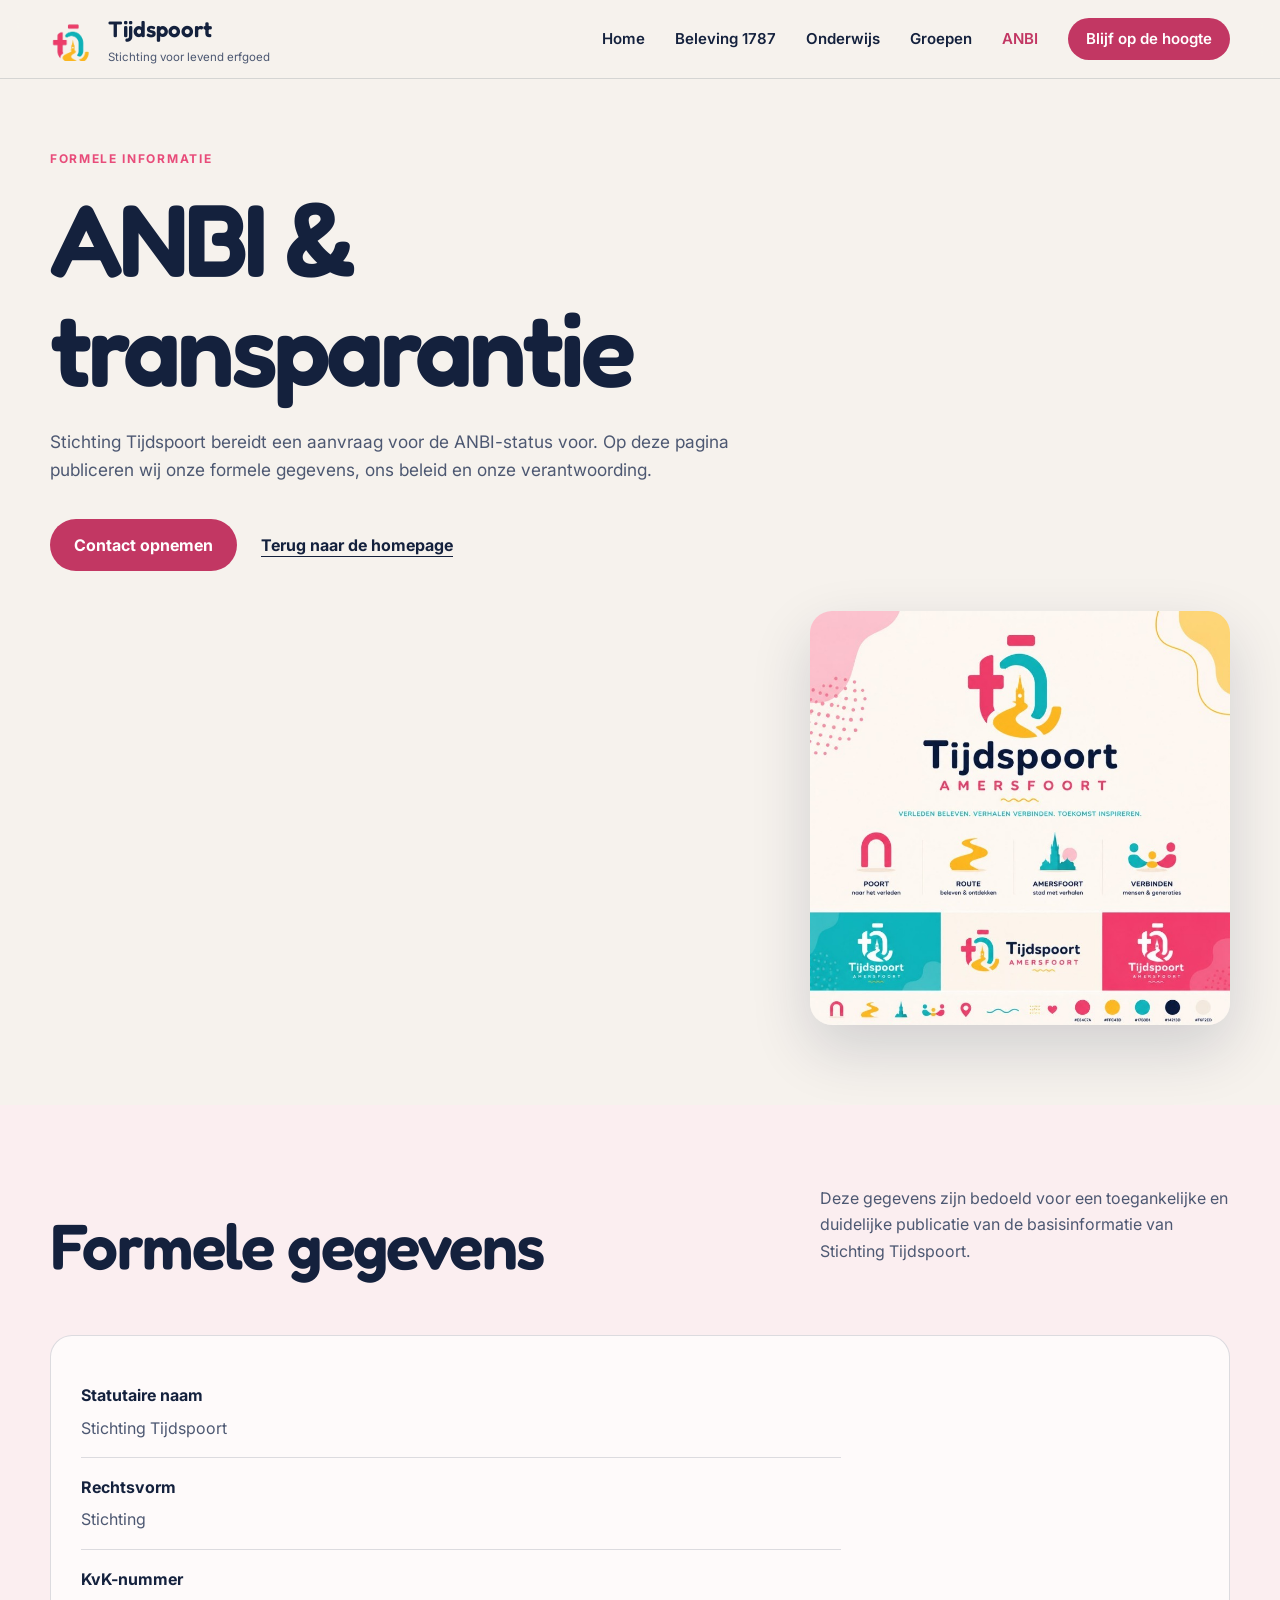
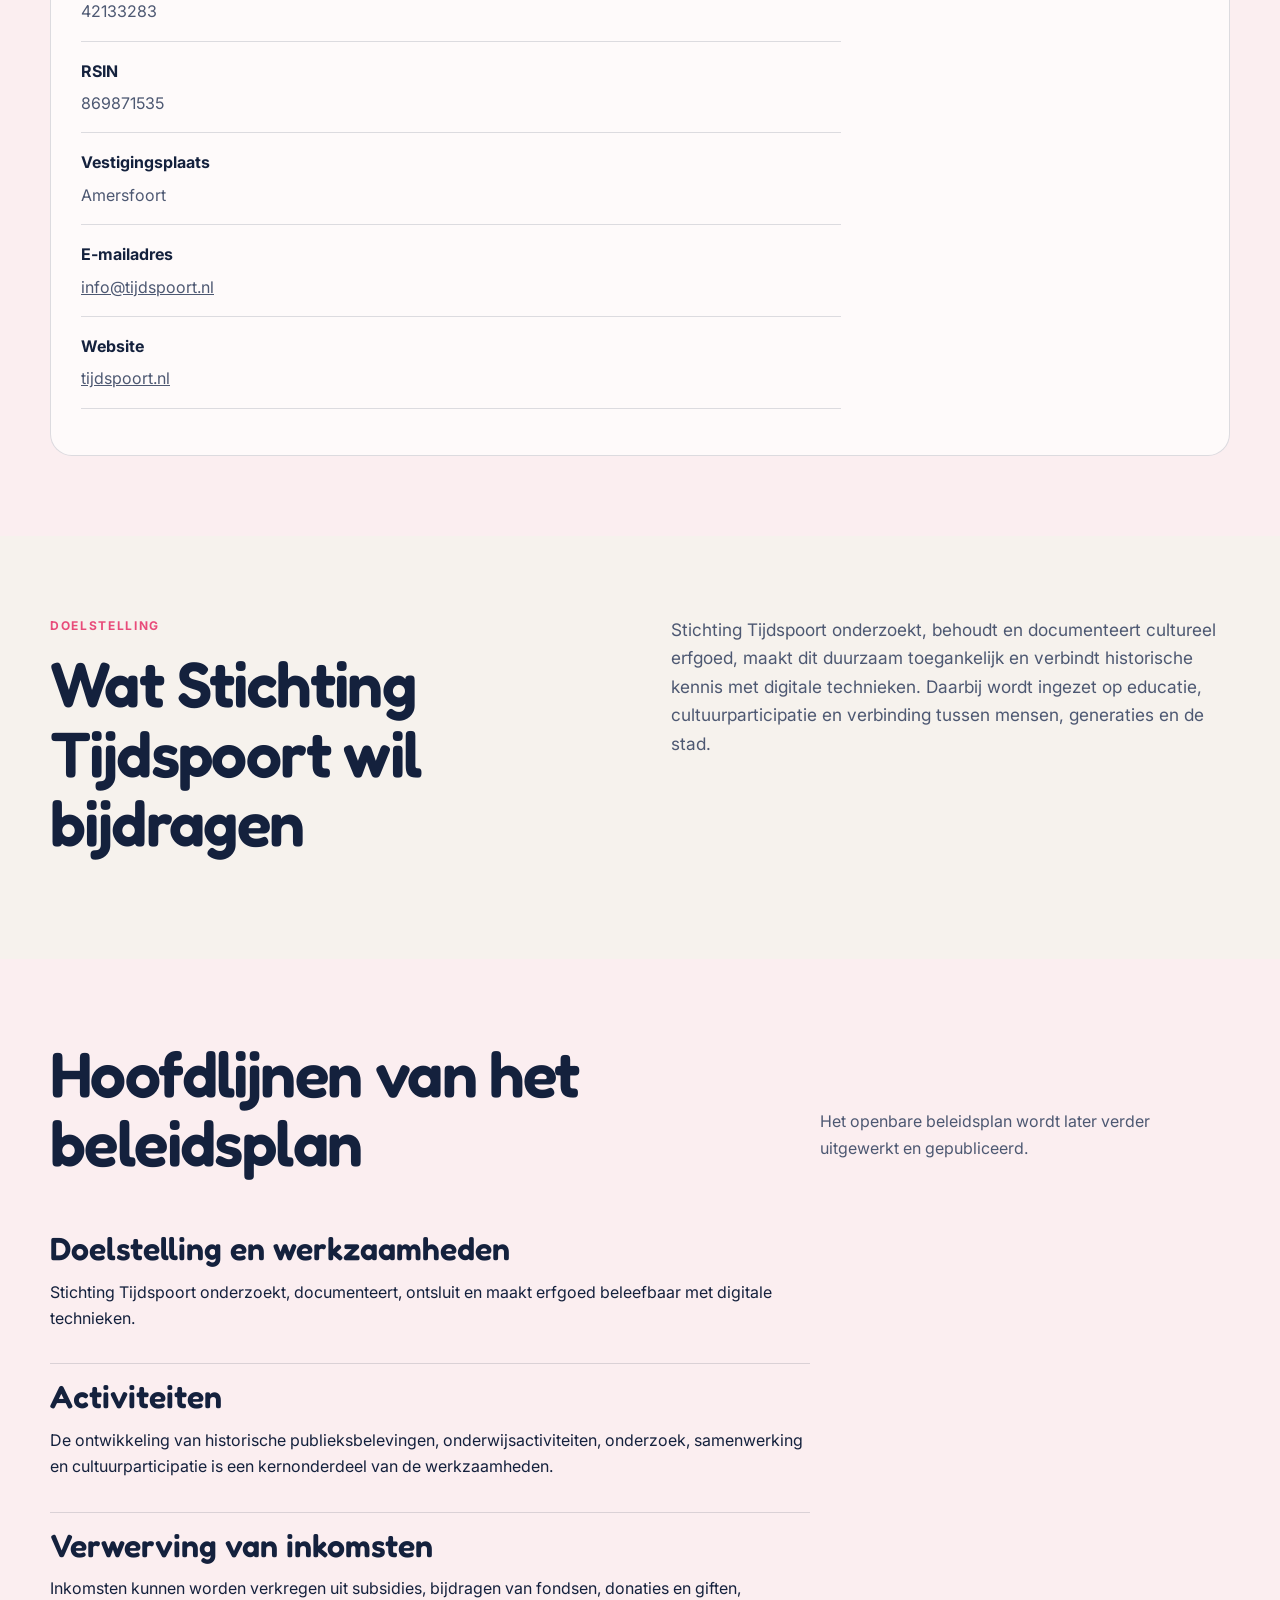
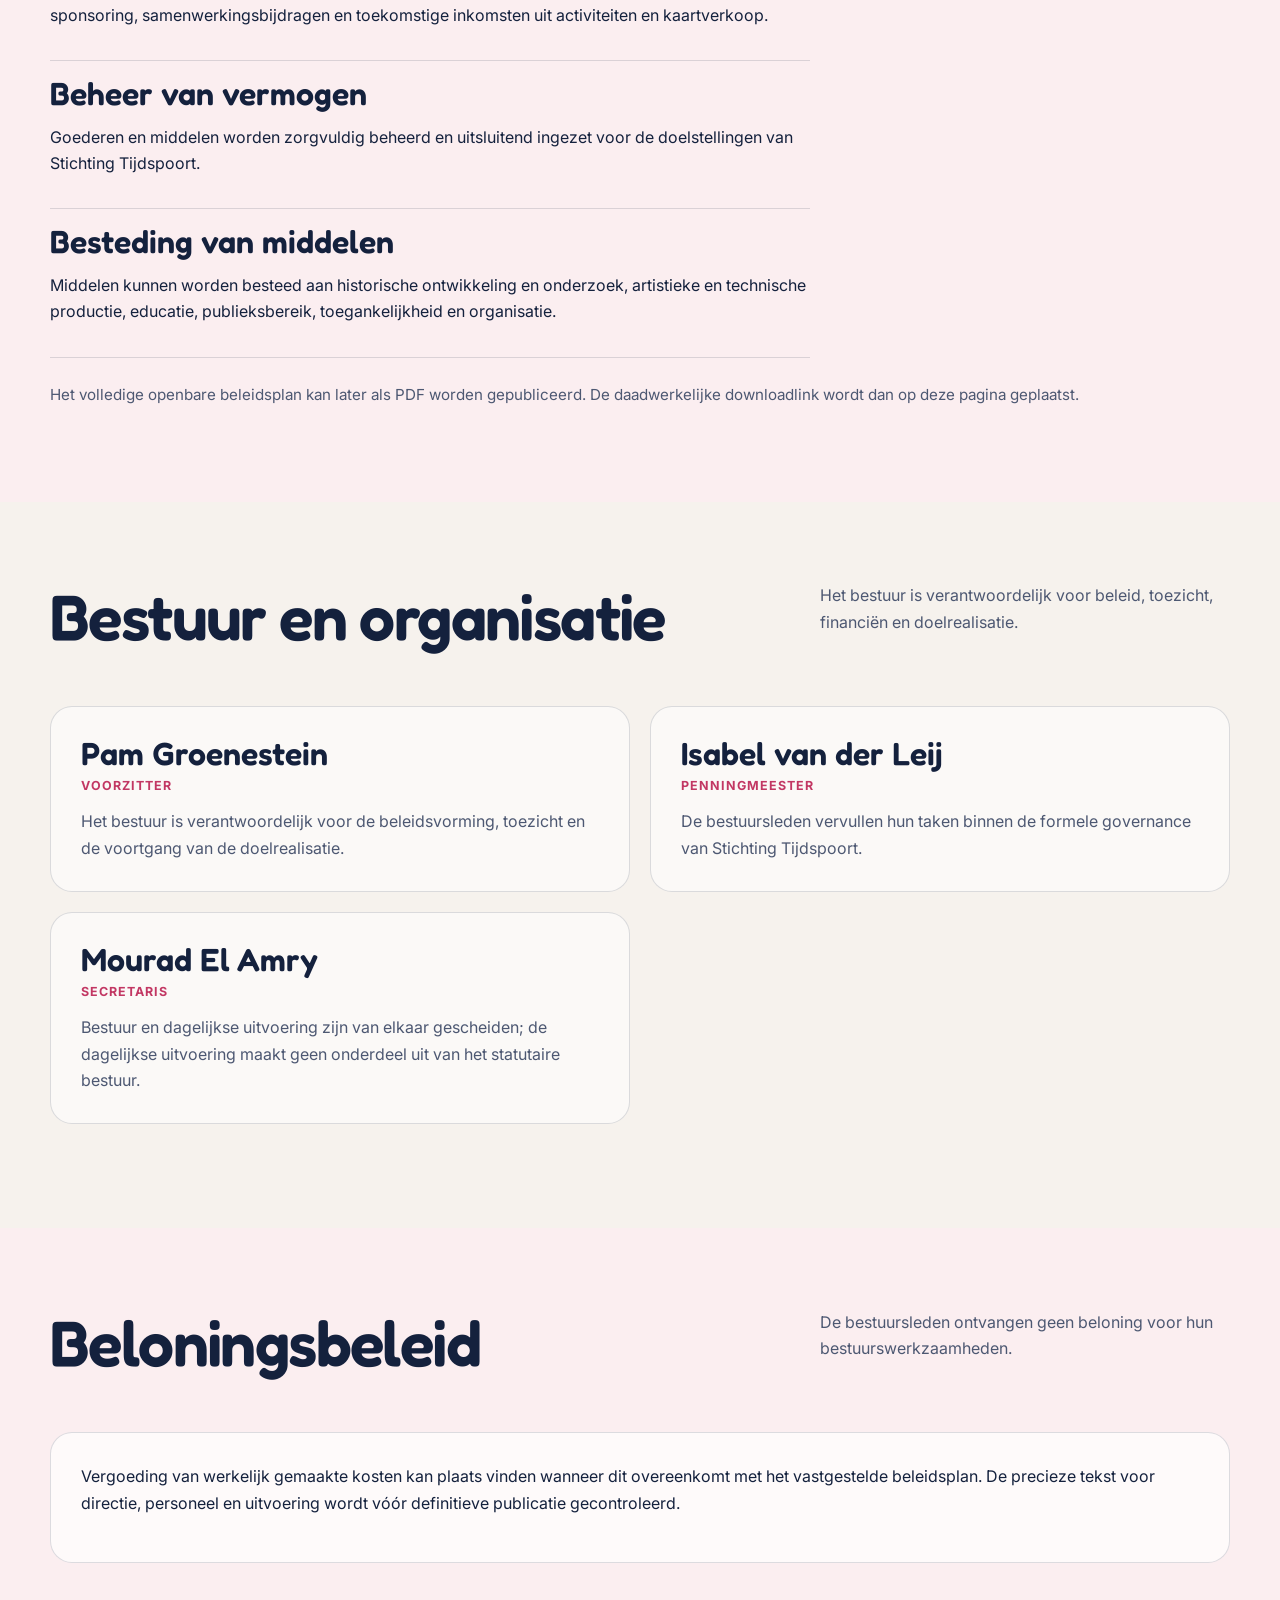
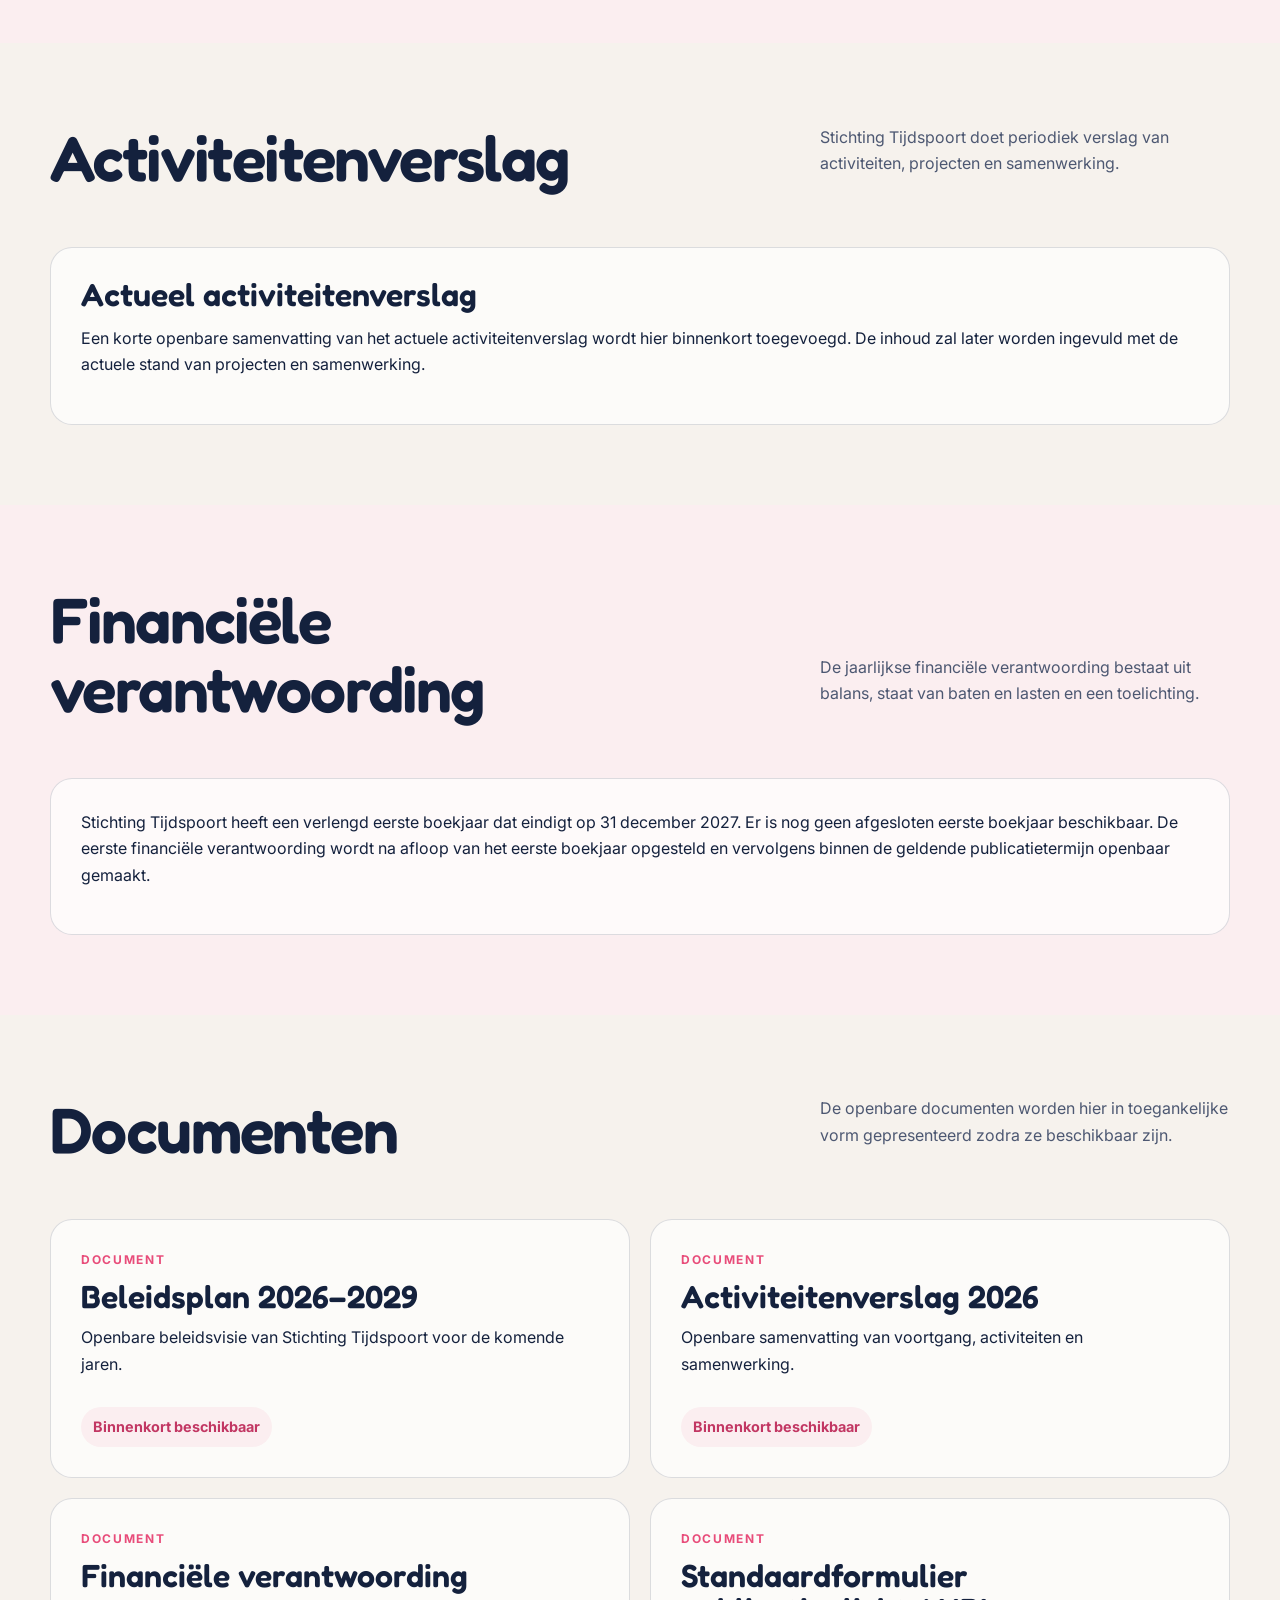
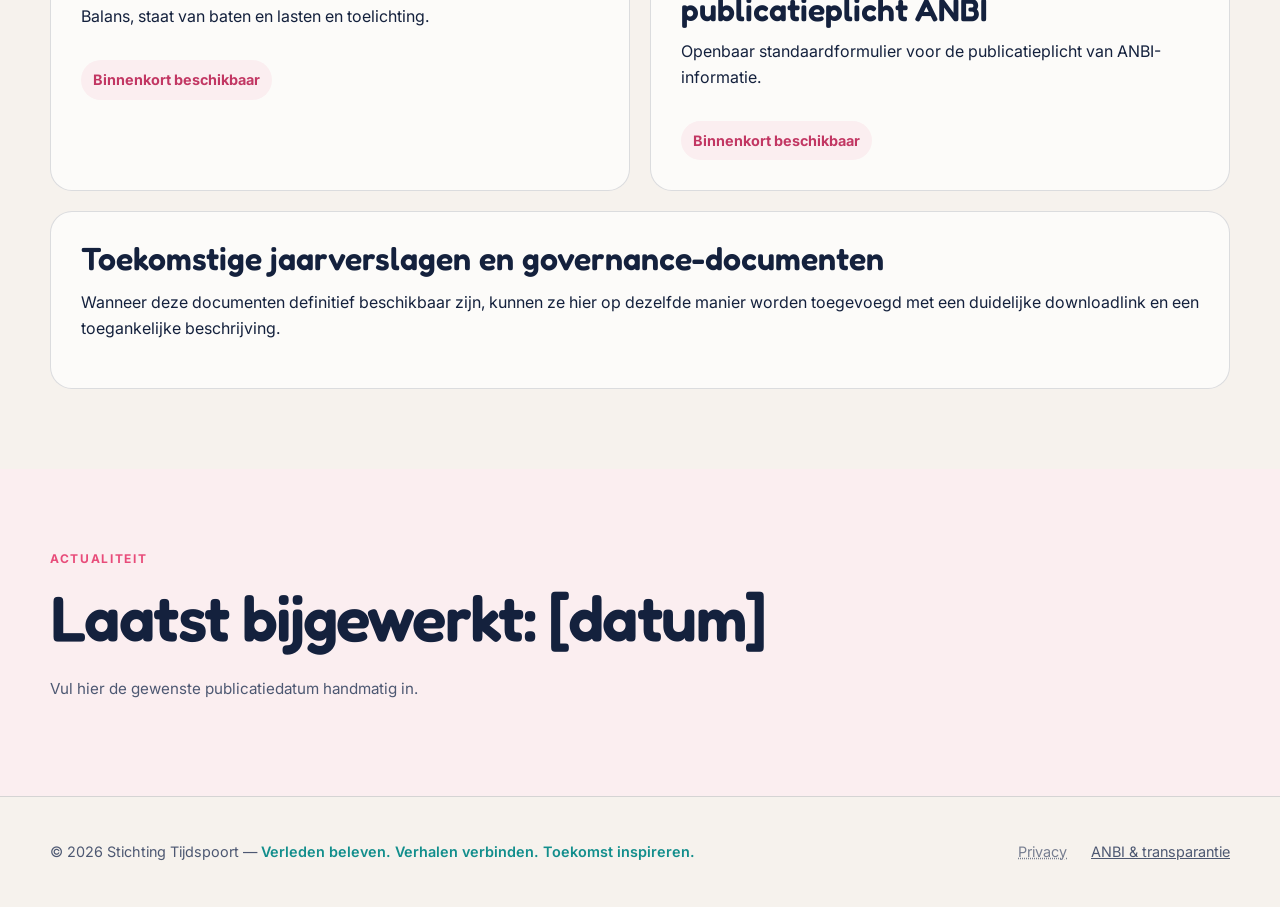
==== anbi.html @ 1cc5006d "Voeg doelgroep- en ANBI-pagina's toe" ====
<!DOCTYPE html>
<html lang="nl">
<head>
  <meta charset="UTF-8">
  <meta name="viewport" content="width=device-width, initial-scale=1.0">
  <meta name="description" content="ANBI- en transparantiepagina van Stichting Tijdspoort met formele gegevens, beleidslijnen, bestuur en documentplaceholder voor openbare documenten.">
  <title>ANBI & transparantie | Stichting Tijdspoort</title>
  <link rel="icon" type="image/png" href="assets/images/logo-icon.png">
  <link rel="preconnect" href="https://fonts.googleapis.com">
  <link rel="preconnect" href="https://fonts.gstatic.com" crossorigin>
  <link href="https://fonts.googleapis.com/css2?family=Fredoka:wght@500;600;700&family=Inter:wght@400;500;600;700&display=swap" rel="stylesheet">
  <link rel="stylesheet" href="css/style.css">
  <script src="js/main.js" defer></script>
</head>
<body>
  <a class="skip-link" href="#main-content">Ga naar de inhoud</a>

  <header class="site-header">
    <div class="container header-inner">
      <a class="logo" href="index.html" aria-label="Stichting Tijdspoort">
        <span class="logo-mark"><img src="assets/images/logo-icon.png" alt=""></span>
        <span>
          <strong>Tijdspoort</strong>
          <small>Stichting voor levend erfgoed</small>
        </span>
      </a>

      <button class="menu-button" type="button" aria-expanded="false" aria-controls="main-nav">
        Menu
      </button>

      <nav id="main-nav" class="main-nav" aria-label="Hoofdnavigatie">
        <a href="index.html">Home</a>
        <a href="beleving-1787.html">Beleving 1787</a>
        <a href="onderwijs.html">Onderwijs</a>
        <a href="groepen-bedrijven.html">Groepen</a>
        <a class="is-active" href="anbi.html">ANBI</a>
        <a class="button button-small" href="mailto:info@tijdspoort.nl">Blijf op de hoogte</a>
      </nav>
    </div>
  </header>

  <main id="main-content">
    <section class="page-hero section">
      <div class="container hero-grid">
        <div>
          <p class="eyebrow">Formele informatie</p>
          <h1>ANBI &amp; transparantie</h1>
          <p class="page-intro">
            Stichting Tijdspoort bereidt een aanvraag voor de ANBI-status voor. Op deze pagina publiceren wij onze formele gegevens, ons beleid en onze verantwoording.
          </p>
          <div class="hero-actions">
            <a class="button" href="mailto:info@tijdspoort.nl">Contact opnemen</a>
            <a class="text-link" href="index.html">Terug naar de homepage</a>
          </div>
        </div>
        <div class="hero-side-card">
          <img src="assets/images/brand-board.jpg" alt="Brandboard van Stichting Tijdspoort">
        </div>
      </div>
    </section>

    <section class="page-section section-soft">
      <div class="container">
        <div class="section-heading">
          <h2>Formele gegevens</h2>
          <p>Deze gegevens zijn bedoeld voor een toegankelijke en duidelijke publicatie van de basisinformatie van Stichting Tijdspoort.</p>
        </div>

        <div class="page-card">
          <dl class="info-list">
            <div>
              <dt>Statutaire naam</dt>
              <dd>Stichting Tijdspoort</dd>
            </div>
            <div>
              <dt>Rechtsvorm</dt>
              <dd>Stichting</dd>
            </div>
            <div>
              <dt>KvK-nummer</dt>
              <dd>42133283</dd>
            </div>
            <div>
              <dt>RSIN</dt>
              <dd>869871535</dd>
            </div>
            <div>
              <dt>Vestigingsplaats</dt>
              <dd>Amersfoort</dd>
            </div>
            <div>
              <dt>E-mailadres</dt>
              <dd><a href="mailto:info@tijdspoort.nl">info@tijdspoort.nl</a></dd>
            </div>
            <div>
              <dt>Website</dt>
              <dd><a href="https://tijdspoort.nl" target="_blank" rel="noopener noreferrer">tijdspoort.nl</a></dd>
            </div>
          </dl>
        </div>
      </div>
    </section>

    <section class="page-section">
      <div class="container split-layout">
        <div>
          <p class="eyebrow">Doelstelling</p>
          <h2>Wat Stichting Tijdspoort wil bijdragen</h2>
        </div>
        <div class="prose">
          <p>
            Stichting Tijdspoort onderzoekt, behoudt en documenteert cultureel erfgoed, maakt dit duurzaam toegankelijk en verbindt historische kennis met digitale technieken. Daarbij wordt ingezet op educatie, cultuurparticipatie en verbinding tussen mensen, generaties en de stad.
          </p>
        </div>
      </div>
    </section>

    <section class="page-section section-soft">
      <div class="container">
        <div class="section-heading">
          <h2>Hoofdlijnen van het beleidsplan</h2>
          <p>Het openbare beleidsplan wordt later verder uitgewerkt en gepubliceerd.</p>
        </div>

        <div class="info-list">
          <div>
            <h3>Doelstelling en werkzaamheden</h3>
            <p>Stichting Tijdspoort onderzoekt, documenteert, ontsluit en maakt erfgoed beleefbaar met digitale technieken.</p>
          </div>
          <div>
            <h3>Activiteiten</h3>
            <p>De ontwikkeling van historische publieksbelevingen, onderwijsactiviteiten, onderzoek, samenwerking en cultuurparticipatie is een kernonderdeel van de werkzaamheden.</p>
          </div>
          <div>
            <h3>Verwerving van inkomsten</h3>
            <p>Inkomsten kunnen worden verkregen uit subsidies, bijdragen van fondsen, donaties en giften, sponsoring, samenwerkingsbijdragen en toekomstige inkomsten uit activiteiten en kaartverkoop.</p>
          </div>
          <div>
            <h3>Beheer van vermogen</h3>
            <p>Goederen en middelen worden zorgvuldig beheerd en uitsluitend ingezet voor de doelstellingen van Stichting Tijdspoort.</p>
          </div>
          <div>
            <h3>Besteding van middelen</h3>
            <p>Middelen kunnen worden besteed aan historische ontwikkeling en onderzoek, artistieke en technische productie, educatie, publieksbereik, toegankelijkheid en organisatie.</p>
          </div>
        </div>

        <p class="note">Het volledige openbare beleidsplan kan later als PDF worden gepubliceerd. De daadwerkelijke downloadlink wordt dan op deze pagina geplaatst.</p>
      </div>
    </section>

    <section class="page-section">
      <div class="container">
        <div class="section-heading">
          <h2>Bestuur en organisatie</h2>
          <p>Het bestuur is verantwoordelijk voor beleid, toezicht, financiën en doelrealisatie.</p>
        </div>

        <div class="team-grid">
          <article class="person-card">
            <h3>Pam Groenestein</h3>
            <span class="person-role">Voorzitter</span>
            <p>Het bestuur is verantwoordelijk voor de beleidsvorming, toezicht en de voortgang van de doelrealisatie.</p>
          </article>
          <article class="person-card">
            <h3>Isabel van der Leij</h3>
            <span class="person-role">Penningmeester</span>
            <p>De bestuursleden vervullen hun taken binnen de formele governance van Stichting Tijdspoort.</p>
          </article>
          <article class="person-card">
            <h3>Mourad El Amry</h3>
            <span class="person-role">Secretaris</span>
            <p>Bestuur en dagelijkse uitvoering zijn van elkaar gescheiden; de dagelijkse uitvoering maakt geen onderdeel uit van het statutaire bestuur.</p>
          </article>
        </div>
      </div>
    </section>

    <section class="page-section section-soft">
      <div class="container">
        <div class="section-heading">
          <h2>Beloningsbeleid</h2>
          <p>De bestuursleden ontvangen geen beloning voor hun bestuurswerkzaamheden.</p>
        </div>
        <div class="page-card">
          <p>
            Vergoeding van werkelijk gemaakte kosten kan plaats vinden wanneer dit overeenkomt met het vastgestelde beleidsplan. De precieze tekst voor directie, personeel en uitvoering wordt vóór definitieve publicatie gecontroleerd.
          </p>
        </div>
      </div>
    </section>

    <section class="page-section">
      <div class="container">
        <div class="section-heading">
          <h2>Activiteitenverslag</h2>
          <p>Stichting Tijdspoort doet periodiek verslag van activiteiten, projecten en samenwerking.</p>
        </div>
        <div class="page-card">
          <h3>Actueel activiteitenverslag</h3>
          <p>Een korte openbare samenvatting van het actuele activiteitenverslag wordt hier binnenkort toegevoegd. De inhoud zal later worden ingevuld met de actuele stand van projecten en samenwerking.</p>
        </div>
      </div>
    </section>

    <section class="page-section section-soft">
      <div class="container">
        <div class="section-heading">
          <h2>Financiële verantwoording</h2>
          <p>De jaarlijkse financiële verantwoording bestaat uit balans, staat van baten en lasten en een toelichting.</p>
        </div>
        <div class="page-card">
          <p>
            Stichting Tijdspoort heeft een verlengd eerste boekjaar dat eindigt op 31 december 2027. Er is nog geen afgesloten eerste boekjaar beschikbaar. De eerste financiële verantwoording wordt na afloop van het eerste boekjaar opgesteld en vervolgens binnen de geldende publicatietermijn openbaar gemaakt.
          </p>
        </div>
      </div>
    </section>

    <section class="page-section">
      <div class="container">
        <div class="section-heading">
          <h2>Documenten</h2>
          <p>De openbare documenten worden hier in toegankelijke vorm gepresenteerd zodra ze beschikbaar zijn.</p>
        </div>

        <div class="document-grid">
          <article class="document-card">
            <p class="document-label">Document</p>
            <h3>Beleidsplan 2026–2029</h3>
            <p>Openbare beleidsvisie van Stichting Tijdspoort voor de komende jaren.</p>
            <span class="document-status">Binnenkort beschikbaar</span>
            <!-- Verwacht bestand: assets/documents/beleidsplan-stichting-tijdspoort-2026-2029.pdf. Later hier een echte downloadlink plaatsen: <a href="assets/documents/beleidsplan-stichting-tijdspoort-2026-2029.pdf" target="_blank" rel="noopener noreferrer">Download beleidsplan 2026–2029 (PDF)</a>. -->
          </article>
          <article class="document-card">
            <p class="document-label">Document</p>
            <h3>Activiteitenverslag 2026</h3>
            <p>Openbare samenvatting van voortgang, activiteiten en samenwerking.</p>
            <span class="document-status">Binnenkort beschikbaar</span>
            <!-- Verwacht bestand: assets/documents/activiteitenverslag-stichting-tijdspoort-2026.pdf. Later hier een echte downloadlink plaatsen: <a href="assets/documents/activiteitenverslag-stichting-tijdspoort-2026.pdf" target="_blank" rel="noopener noreferrer">Download activiteitenverslag 2026 (PDF)</a>. -->
          </article>
          <article class="document-card">
            <p class="document-label">Document</p>
            <h3>Financiële verantwoording</h3>
            <p>Balans, staat van baten en lasten en toelichting.</p>
            <span class="document-status">Binnenkort beschikbaar</span>
            <!-- Verwacht bestand: assets/documents/financiele-verantwoording-stichting-tijdspoort.pdf. Later hier een echte downloadlink plaatsen: <a href="assets/documents/financiele-verantwoording-stichting-tijdspoort.pdf" target="_blank" rel="noopener noreferrer">Download financiële verantwoording (PDF)</a>. -->
          </article>
          <article class="document-card">
            <p class="document-label">Document</p>
            <h3>Standaardformulier publicatieplicht ANBI</h3>
            <p>Openbaar standaardformulier voor de publicatieplicht van ANBI-informatie.</p>
            <span class="document-status">Binnenkort beschikbaar</span>
            <!-- Verwacht bestand: assets/documents/standaardformulier-publicatieplicht-anbi.pdf. Later hier een echte downloadlink plaatsen: <a href="assets/documents/standaardformulier-publicatieplicht-anbi.pdf" target="_blank" rel="noopener noreferrer">Download standaardformulier publicatieplicht ANBI (PDF)</a>. -->
          </article>
        </div>

        <div class="page-card" style="margin-top: 20px;">
          <h3>Toekomstige jaarverslagen en governance-documenten</h3>
          <p>Wanneer deze documenten definitief beschikbaar zijn, kunnen ze hier op dezelfde manier worden toegevoegd met een duidelijke downloadlink en een toegankelijke beschrijving.</p>
        </div>
      </div>
    </section>

    <section class="page-section section-soft">
      <div class="container">
        <p class="eyebrow">Actualiteit</p>
        <h2>Laatst bijgewerkt: [datum]</h2>
        <p class="note">Vul hier de gewenste publicatiedatum handmatig in.</p>
        <!-- Voeg hier later de definitieve publicatiedatum in. -->
      </div>
    </section>
  </main>

  <footer class="site-footer">
    <div class="container footer-inner">
      <p>
        © <span id="current-year"></span> Stichting Tijdspoort —
        <span class="footer-tagline">Verleden beleven. Verhalen verbinden. Toekomst inspireren.</span>
      </p>
      <div>
        <a class="footer-link-placeholder" href="#" aria-disabled="true" title="Binnenkort beschikbaar">Privacy</a>
        <a href="anbi.html">ANBI &amp; transparantie</a>
      </div>
    </div>
  </footer>
</body>
</html>
---- css/style.css ----
* {
  box-sizing: border-box;
}

:root {
  /* Tijdspoort huisstijl */
  --pink: #e84c7a;
  --pink-dark: #c23763;
  --yellow: #ffc43d;
  --teal: #17b3b1;
  --teal-dark: #128e8c;
  --navy: #14213d;

  --background: #f6f2ed;
  --surface: #ffffff;
  --surface-soft: #fbeef0;
  --text: var(--navy);
  --muted: #4d5872;
  --accent: var(--pink);
  --accent-dark: var(--pink-dark);
  --button-bg: var(--pink-dark);
  --button-bg-hover: #a62c54;
  --dark: var(--navy);
  --border: rgba(20, 33, 61, 0.14);
  --shadow: 0 24px 60px rgba(20, 33, 61, 0.16);
  --radius: 22px;
  --container: 1180px;
}

html {
  scroll-behavior: smooth;
}

body {
  margin: 0;
  font-family: "Inter", sans-serif;
  color: var(--text);
  background: var(--background);
  line-height: 1.65;
}

h1,
h2,
h3,
p {
  margin-top: 0;
}

h1,
h2,
h3 {
  font-family: "Fredoka", "Inter", sans-serif;
  font-weight: 600;
  line-height: 1.08;
}

h1 {
  max-width: 850px;
  margin-bottom: 24px;
  font-size: clamp(3.4rem, 8vw, 6.8rem);
  letter-spacing: -0.04em;
}

h2 {
  margin-bottom: 22px;
  font-size: clamp(2.5rem, 5vw, 4.6rem);
  letter-spacing: -0.025em;
}

h3 {
  margin-bottom: 12px;
  font-size: 2rem;
}

a {
  color: inherit;
}

.container {
  width: min(calc(100% - 40px), var(--container));
  margin: 0 auto;
}

.skip-link {
  position: absolute;
  top: -100px;
  left: 20px;
  z-index: 999;
  padding: 12px 18px;
  background: white;
}

.skip-link:focus {
  top: 20px;
}

.button:focus-visible,
.text-link:focus-visible,
.main-nav a:focus-visible,
.menu-button:focus-visible,
.logo:focus-visible {
  outline: 3px solid var(--accent);
  outline-offset: 3px;
}

.site-header {
  position: sticky;
  top: 0;
  z-index: 100;
  border-bottom: 1px solid var(--border);
  background: rgba(246, 242, 237, 0.92);
  backdrop-filter: blur(14px);
}

.header-inner,
.footer-inner {
  display: flex;
  align-items: center;
  justify-content: space-between;
  min-height: 78px;
}

.logo {
  display: inline-flex;
  gap: 12px;
  align-items: center;
  text-decoration: none;
}

.logo-mark {
  display: grid;
  width: 46px;
  height: 46px;
  place-items: center;
  overflow: hidden;
}

.logo-mark img {
  display: block;
  width: 100%;
  height: 100%;
  object-fit: contain;
}

.logo strong,
.logo small {
  display: block;
}

.logo strong {
  font-family: "Fredoka", sans-serif;
  font-weight: 600;
  font-size: 1.4rem;
  color: var(--navy);
}

.logo small {
  color: var(--muted);
  font-size: 0.72rem;
}

.main-nav {
  display: flex;
  gap: 30px;
  align-items: center;
}

.main-nav a {
  text-decoration: none;
  font-size: 0.94rem;
  font-weight: 600;
}

.main-nav a.is-active {
  color: var(--accent-dark);
}

.menu-button {
  display: none;
}

.hero {
  display: grid;
  min-height: calc(100vh - 78px);
  align-items: center;
  padding: 90px 0;
  background:
    radial-gradient(circle at 90% 8%, rgba(255, 196, 61, 0.35), transparent 32%),
    radial-gradient(circle at 4% 12%, rgba(232, 76, 122, 0.22), transparent 30%),
    linear-gradient(135deg, #f9f5ef, #f0e6e2);
}

.hero-grid {
  display: grid;
  grid-template-columns: minmax(0, 1fr);
  gap: 70px;
  align-items: end;
}

.hero-theme {
  margin: -12px 0 0;
  color: var(--pink-dark);
  font-family: "Fredoka", "Inter", sans-serif;
  font-size: 1.2rem;
  font-weight: 600;
}

.section-dark .hero-theme {
  color: var(--yellow);
}

.hero-text {
  max-width: 720px;
  color: var(--muted);
  font-size: clamp(1.1rem, 2vw, 1.35rem);
}

.hero-logo-preview {
  width: min(100%, 340px);
  margin-bottom: 28px;
}

.hero-actions {
  display: flex;
  flex-wrap: wrap;
  gap: 24px;
  align-items: center;
  margin-top: 34px;
}

.hero-card {
  position: relative;
  padding: 38px;
  overflow: hidden;
  border: 1px solid rgba(255,255,255,0.2);
  border-radius: var(--radius);
  color: white;
  background: var(--dark);
  box-shadow: var(--shadow);
  isolation: isolate;
}

.hero-card--familie::before {
  content: "";
  position: absolute;
  inset: 0;
  z-index: -2;
  background-image: url("../assets/images/locaties/havik-47-familie.jpg");
  background-repeat: no-repeat;
  background-position: center;
  background-size: cover;
  opacity: 0.4;
  filter: grayscale(35%);
}

.hero-card--familie::after {
  content: "";
  position: absolute;
  inset: 0;
  z-index: -1;
  background: linear-gradient(180deg, rgba(20, 33, 61, 0.35) 0%, rgba(20, 33, 61, 0.9) 75%);
}

.hero-card h2 {
  font-size: 2.6rem;
}

.card-label,
.eyebrow {
  margin-bottom: 14px;
  color: var(--accent);
  font-size: 0.75rem;
  font-weight: 700;
  letter-spacing: 0.14em;
  text-transform: uppercase;
}

.hero-card .card-label {
  color: var(--yellow);
}

.button {
  display: inline-flex;
  min-height: 52px;
  padding: 0 24px;
  align-items: center;
  justify-content: center;
  border: 0;
  border-radius: 999px;
  color: white;
  background: var(--button-bg);
  text-decoration: none;
  font-weight: 700;
  transition: transform 160ms ease, background 160ms ease;
}

.button:hover,
.button:focus-visible {
  background: var(--button-bg-hover);
  transform: translateY(-2px);
}

.button-small {
  min-height: 42px;
  padding: 0 18px;
}

.text-link {
  font-weight: 700;
  text-underline-offset: 5px;
}

.section {
  padding: 110px 0;
}

.section-dark {
  color: white;
  background: var(--dark);
}

.section-soft {
  background: var(--surface-soft);
}

.split-layout {
  display: grid;
  grid-template-columns: 0.95fr 1fr;
  gap: 90px;
}

.prose {
  color: var(--muted);
  font-size: 1.08rem;
}

.section-dark .prose {
  color: rgba(255,255,255,0.85);
}

.section-dark .section-heading p {
  color: rgba(255,255,255,0.85);
}

.section-heading {
  display: flex;
  gap: 40px;
  align-items: end;
  justify-content: space-between;
  margin-bottom: 55px;
}

.section-heading h2 {
  max-width: 720px;
  margin-bottom: 0;
}

.section-heading p {
  max-width: 410px;
  color: var(--muted);
}

.cards-grid,
.info-grid {
  display: grid;
  grid-template-columns: repeat(4, 1fr);
  gap: 20px;
}

.feature-card,
.info-grid > div {
  padding: 30px;
  border: 1px solid var(--border);
  border-radius: var(--radius);
}

.feature-card {
  position: relative;
  min-height: 250px;
  overflow: hidden;
  background: rgba(255,255,255,0.055);
  isolation: isolate;
}

/* Vervaagde sfeerfoto per locatie, geplaatst achter de tekst.
   Zolang het bijbehorende bestand in assets/images/locaties ontbreekt,
   blijft de kaart gewoon egaal donker (background-image faalt stil). */
.feature-card::before {
  content: "";
  position: absolute;
  inset: 0;
  z-index: -2;
  background-repeat: no-repeat;
  background-position: center;
  background-size: cover;
  opacity: 0.42;
  filter: grayscale(25%);
}

.feature-card::after {
  content: "";
  position: absolute;
  inset: 0;
  z-index: -1;
  background: linear-gradient(180deg, rgba(20, 33, 61, 0.28) 0%, rgba(20, 33, 61, 0.86) 75%);
}

.feature-card--havik::before {
  background-image: url("../assets/images/locaties/havik-47.jpg");
}

.feature-card--hof::before {
  background-image: url("../assets/images/locaties/de-hof.jpg");
}

.feature-card--toren::before {
  background-image: url("../assets/images/locaties/onze-lieve-vrouwetoren.jpg");
}

.feature-card--koppelpoort::before {
  background-image: url("../assets/images/locaties/koppelpoort.jpg");
}

.step {
  display: block;
  margin-bottom: 55px;
  color: var(--yellow);
  font-size: 0.8rem;
  font-weight: 700;
  letter-spacing: 0.14em;
}

.steps-grid {
  display: grid;
  grid-template-columns: repeat(3, 1fr);
  gap: 20px;
}

.step-light {
  margin-bottom: 18px;
  color: var(--pink-dark);
}

.feature-card p {
  color: rgba(255,255,255,0.85);
}

.check-list {
  padding: 0;
  list-style: none;
}

.check-list li {
  position: relative;
  padding: 12px 0 12px 32px;
  border-bottom: 1px solid var(--border);
}

.check-list li::before {
  position: absolute;
  left: 0;
  content: "✓";
  color: var(--teal);
  font-weight: 700;
}

.info-grid {
  grid-template-columns: repeat(3, 1fr);
}

.info-grid > div {
  background: rgba(255,255,255,0.45);
}

.quote {
  margin: 32px 0 0;
  padding: 24px 28px;
  border-left: 4px solid var(--accent);
  border-radius: 0 var(--radius) var(--radius) 0;
  background: var(--surface-soft);
  font-size: 1.1rem;
  font-style: italic;
}

.quote cite {
  display: block;
  margin-top: 12px;
  color: var(--muted);
  font-size: 0.9rem;
  font-style: normal;
  font-weight: 700;
}

.stats-grid {
  display: grid;
  grid-template-columns: repeat(3, 1fr);
  gap: 20px;
  margin-top: 45px;
}

.stat {
  padding: 26px;
  border: 1px solid rgba(255,255,255,0.16);
  border-radius: var(--radius);
  background: rgba(255,255,255,0.05);
}

.stat strong {
  display: block;
  margin-bottom: 6px;
  font-family: "Fredoka", "Inter", sans-serif;
  font-size: 1.9rem;
  color: var(--yellow);
}

.stat span {
  color: rgba(255,255,255,0.82);
  font-size: 0.95rem;
}

.team-grid {
  display: grid;
  grid-template-columns: repeat(2, 1fr);
  gap: 20px;
  margin-bottom: 24px;
}

.family-section {
  margin-bottom: 30px;
}

.family-section .eyebrow {
  margin-bottom: 14px;
}

.family-card {
  max-width: none;
}

.family-more {
  margin-top: 20px;
}

.family-more summary {
  display: inline-flex;
  gap: 10px;
  align-items: center;
  color: var(--accent-dark);
  font-size: 0.92rem;
  font-weight: 700;
  cursor: pointer;
  list-style: none;
}

.family-more summary::-webkit-details-marker {
  display: none;
}

.family-more summary::before {
  content: "+";
  display: inline-grid;
  width: 22px;
  height: 22px;
  flex-shrink: 0;
  place-items: center;
  border: 1px solid var(--accent-dark);
  border-radius: 50%;
  font-size: 1rem;
  line-height: 1;
}

.family-more[open] summary::before {
  content: "\2013";
}

.family-more summary:focus-visible {
  outline: 3px solid var(--accent);
  outline-offset: 3px;
  border-radius: 6px;
}

.family-more-content {
  margin-top: 18px;
  padding-top: 18px;
  border-top: 1px solid var(--border);
}

.family-card .family-more-content p {
  margin: 0 0 20px;
  color: var(--muted);
  line-height: 1.7;
}

.family-card .family-more-content p:last-of-type {
  margin-bottom: 0;
}

.family-more-photo {
  display: block;
  width: 100%;
  max-width: 220px;
  margin: 8px auto 0;
  border-radius: 16px;
  box-shadow: var(--shadow);
}

.person-card {
  padding: 30px;
  border: 1px solid var(--border);
  border-radius: var(--radius);
  background: rgba(255,255,255,0.55);
}

.person-card h3 {
  margin-bottom: 4px;
}

.person-role {
  display: block;
  margin-bottom: 12px;
  color: var(--accent-dark);
  font-size: 0.78rem;
  font-weight: 700;
  letter-spacing: 0.08em;
  text-transform: uppercase;
}

.person-card p {
  margin: 0;
  color: var(--muted);
}

.contact-card {
  display: flex;
  gap: 50px;
  align-items: center;
  justify-content: space-between;
  padding: 60px;
  border-radius: var(--radius);
  background: var(--surface);
  box-shadow: var(--shadow);
}

.contact-card > div {
  max-width: 760px;
}

.contact-card h2 {
  font-size: clamp(2.6rem, 5vw, 4rem);
}

.page-hero {
  padding: 70px 0 80px;
}

.page-hero .hero-grid {
  gap: 40px;
  align-items: center;
}

.page-hero .hero-side-card {
  display: flex;
  justify-content: flex-end;
}

.page-hero img {
  display: block;
  width: min(100%, 420px);
  border-radius: var(--radius);
  box-shadow: var(--shadow);
}

.page-section {
  padding: 80px 0;
}

.page-intro {
  max-width: 760px;
  color: var(--muted);
  font-size: 1.08rem;
}

.page-card,
.document-card {
  padding: 30px;
  border: 1px solid var(--border);
  border-radius: var(--radius);
  background: rgba(255,255,255,0.68);
}

.info-list {
  display: grid;
  gap: 16px;
  max-width: 760px;
}

.info-list div {
  padding-bottom: 16px;
  border-bottom: 1px solid var(--border);
}

.info-list dt {
  margin-bottom: 6px;
  font-weight: 700;
  color: var(--navy);
}

.info-list dd {
  margin: 0;
  color: var(--muted);
}

.link-list {
  display: grid;
  gap: 10px;
  padding: 0;
  list-style: none;
}

.link-list a {
  color: var(--accent-dark);
  font-weight: 700;
  text-decoration: none;
}

.link-list a:hover,
.link-list a:focus-visible {
  text-decoration: underline;
}

.note {
  margin-top: 24px;
  color: var(--muted);
  font-size: 0.95rem;
}

.document-grid {
  display: grid;
  grid-template-columns: repeat(2, minmax(0, 1fr));
  gap: 20px;
}

.document-card h3 {
  margin-bottom: 10px;
}

.document-label {
  margin-bottom: 10px;
  color: var(--accent);
  font-size: 0.75rem;
  font-weight: 700;
  letter-spacing: 0.14em;
  text-transform: uppercase;
}

.document-status {
  display: inline-block;
  margin-top: 14px;
  padding: 8px 12px;
  border-radius: 999px;
  background: var(--surface-soft);
  color: var(--accent-dark);
  font-size: 0.9rem;
  font-weight: 700;
}

.site-footer {
  border-top: 1px solid var(--border);
}

.footer-inner {
  min-height: 110px;
  color: var(--muted);
  font-size: 0.9rem;
}

.footer-inner p {
  margin: 0;
}

.footer-tagline {
  color: var(--teal-dark);
  font-weight: 600;
}

.footer-inner div {
  display: flex;
  gap: 24px;
}

.footer-link-placeholder {
  cursor: default;
  text-decoration: underline dotted;
  opacity: 0.75;
}

@media (max-width: 900px) {
  .menu-button {
    display: inline-flex;
    padding: 10px 14px;
    border: 1px solid var(--border);
    border-radius: 999px;
    background: transparent;
    font: inherit;
    font-weight: 700;
  }

  .main-nav {
    position: absolute;
    top: 78px;
    right: 20px;
    left: 20px;
    display: none;
    flex-direction: column;
    align-items: stretch;
    padding: 22px;
    border: 1px solid var(--border);
    border-radius: 16px;
    background: var(--surface);
    box-shadow: var(--shadow);
  }

  .main-nav.is-open {
    display: flex;
  }

  .hero-grid,
  .split-layout {
    grid-template-columns: 1fr;
    gap: 45px;
  }

  .page-hero .hero-grid {
    gap: 30px;
  }

  .hero {
    min-height: auto;
  }

  .section-heading {
    display: block;
  }

  .cards-grid,
  .info-grid,
  .stats-grid,
  .team-grid,
  .steps-grid {
    grid-template-columns: repeat(2, 1fr);
  }

  .contact-card {
    display: block;
  }

  .contact-card .button {
    margin-top: 25px;
  }
}

@media (max-width: 600px) {
  .container {
    width: min(calc(100% - 28px), var(--container));
  }

  .section {
    padding: 78px 0;
  }

  h1 {
    font-size: 3.25rem;
  }

  .cards-grid,
  .info-grid,
  .stats-grid,
  .team-grid,
  .steps-grid,
  .document-grid {
    grid-template-columns: 1fr;
  }

  .hero-card,
  .contact-card {
    padding: 28px;
  }

  .footer-inner {
    display: block;
    padding: 30px 0;
  }

  .footer-inner div {
    margin-top: 12px;
  }
}
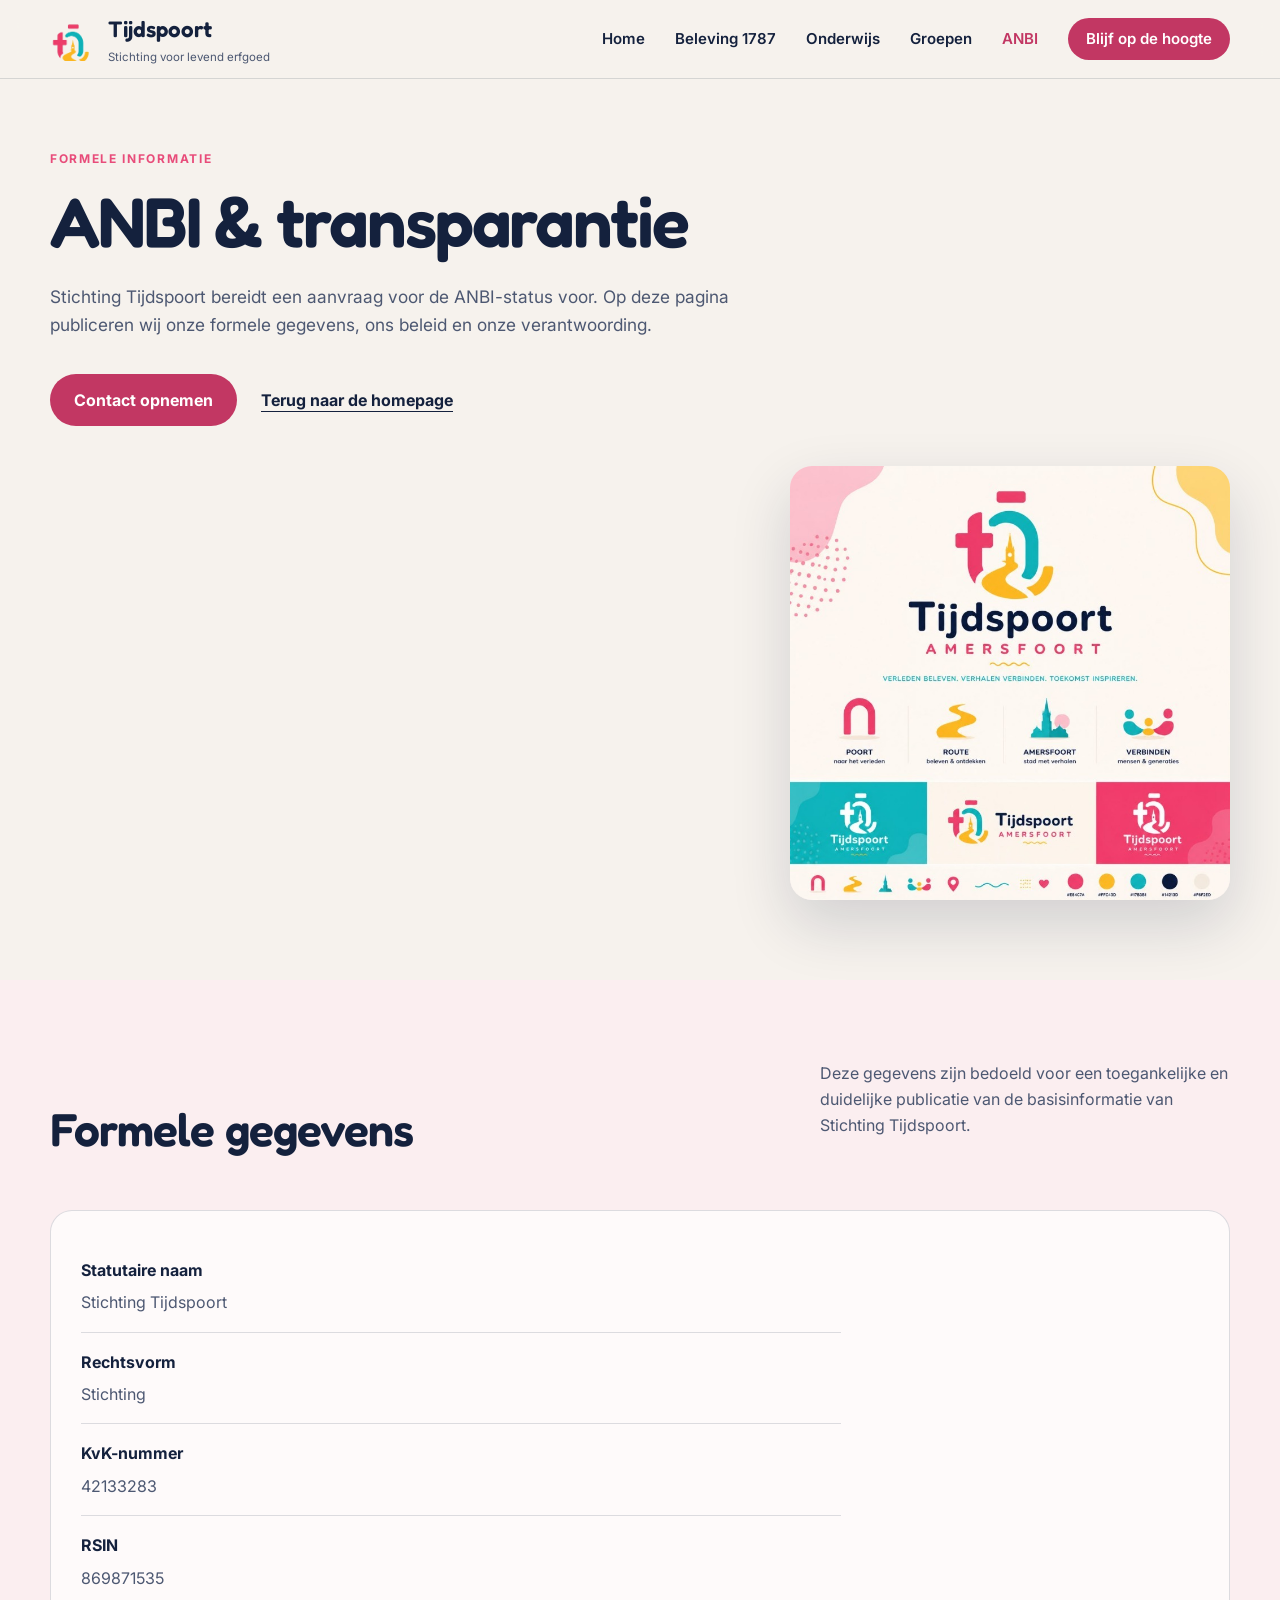
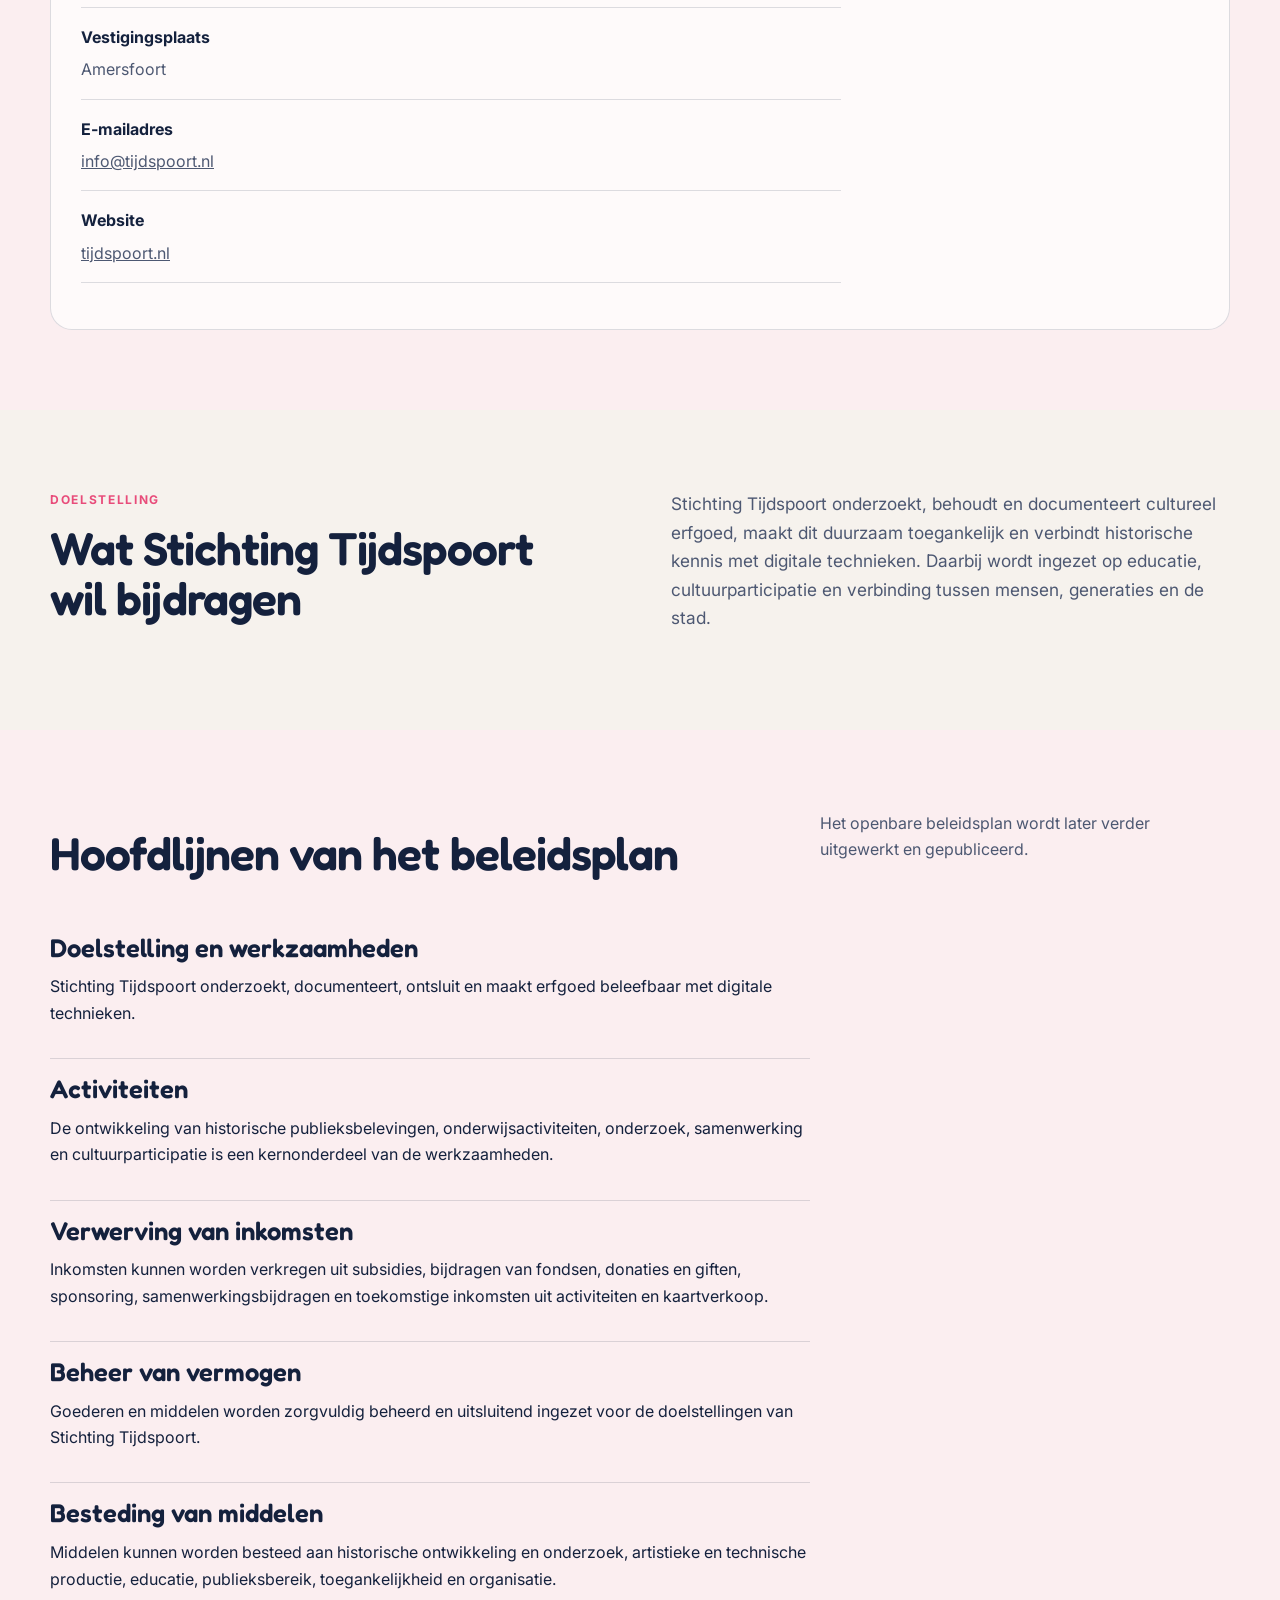
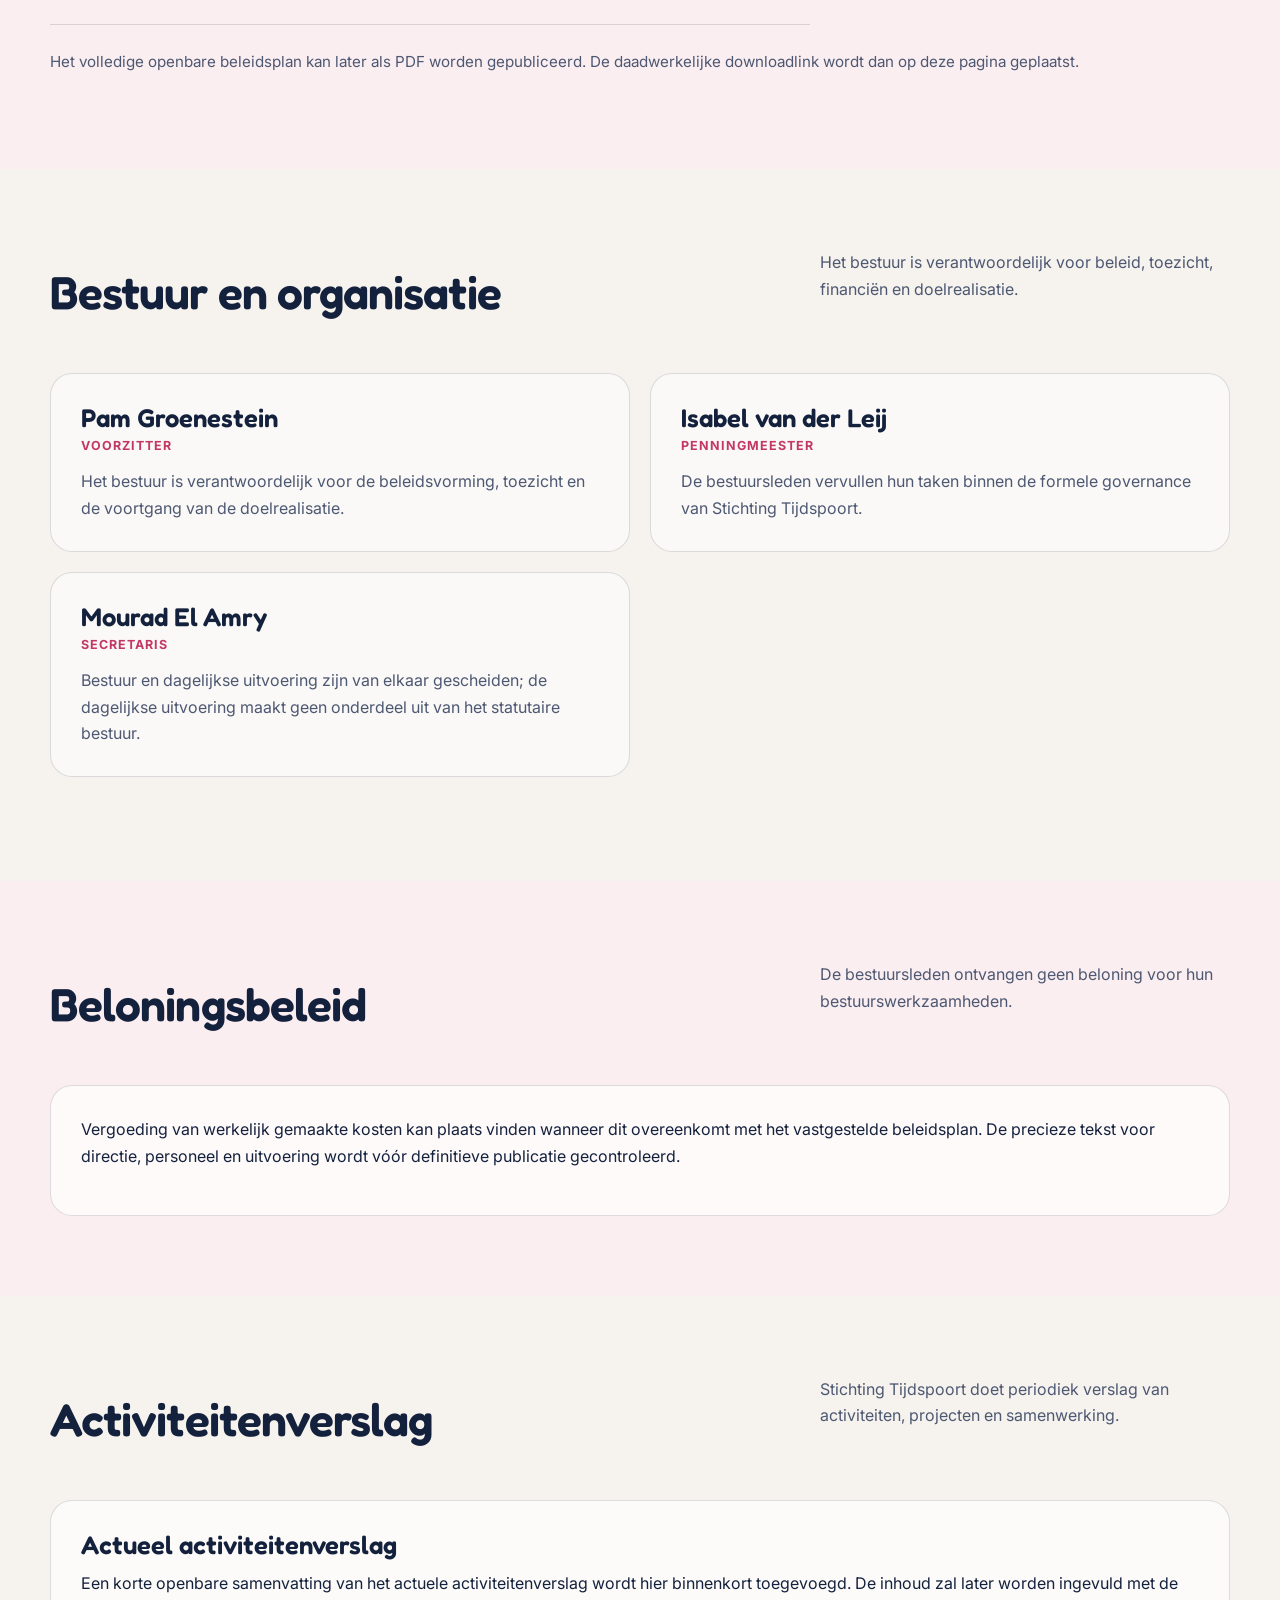
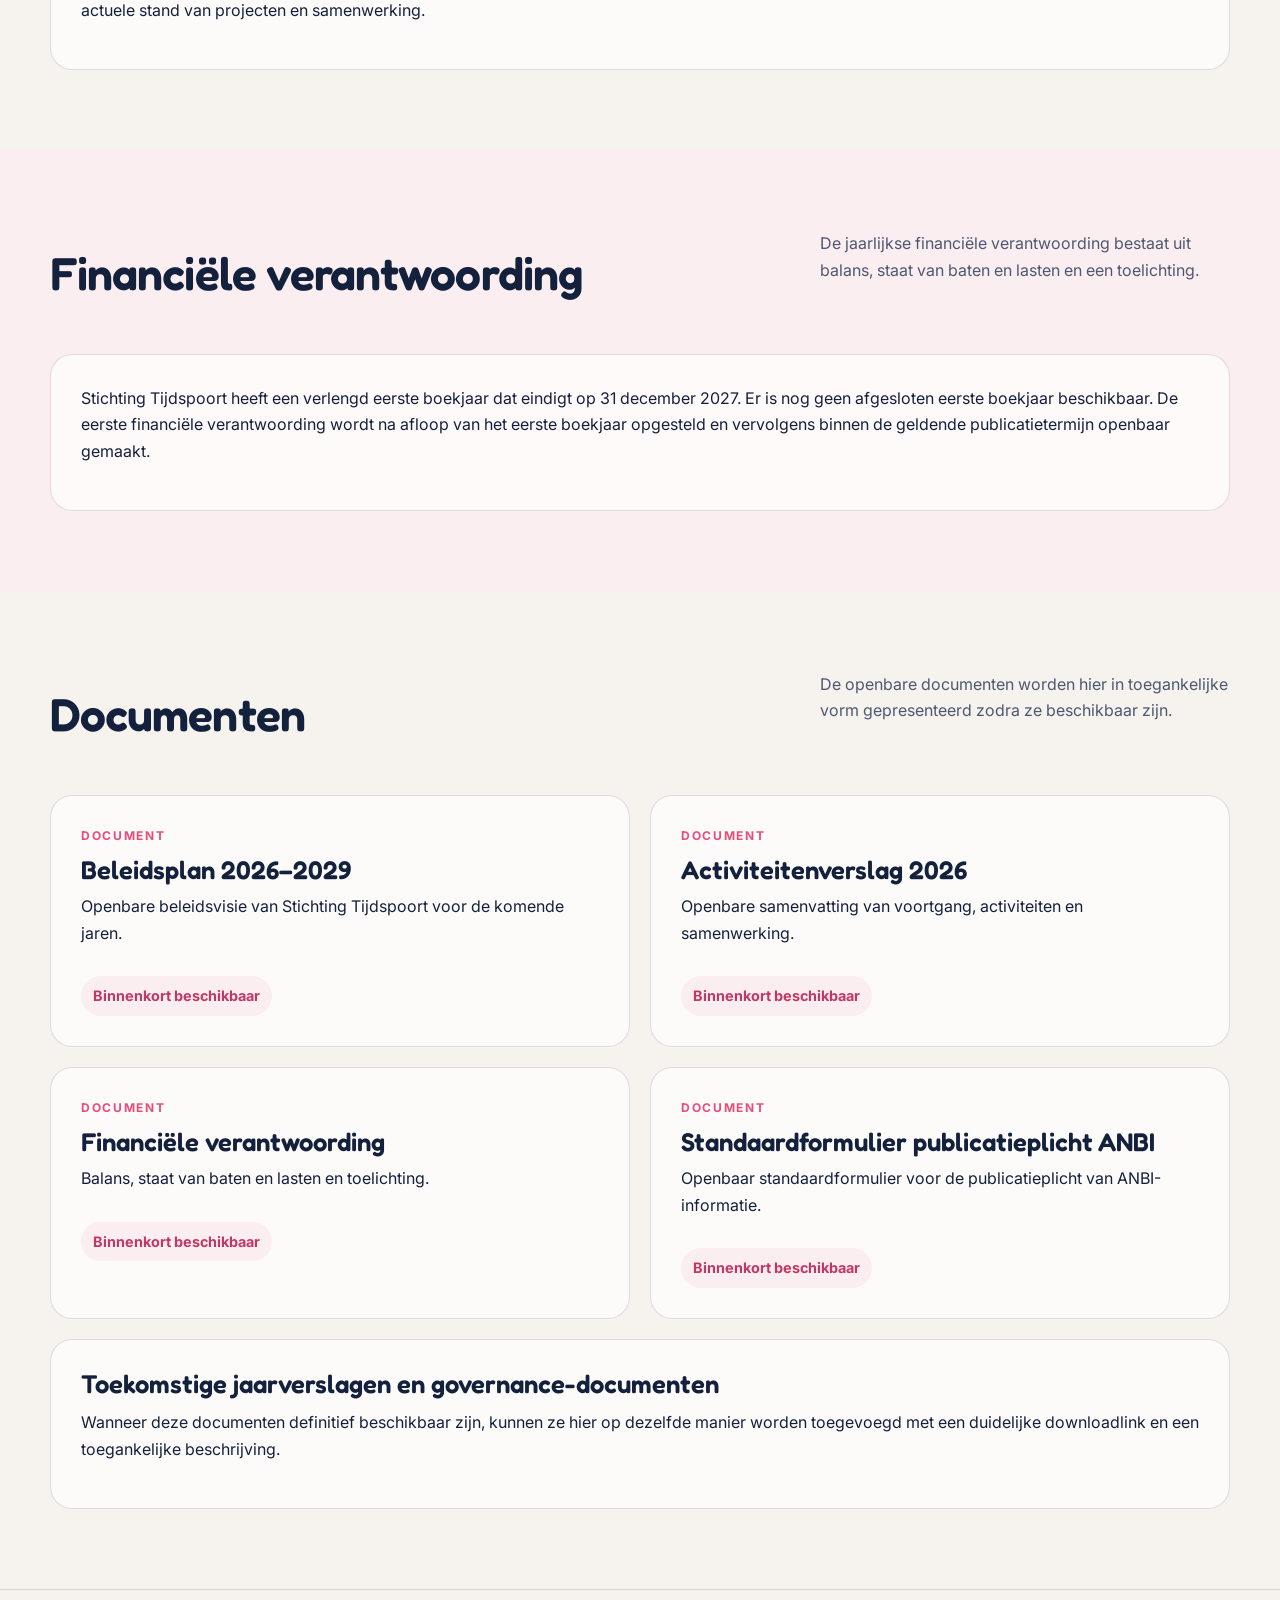
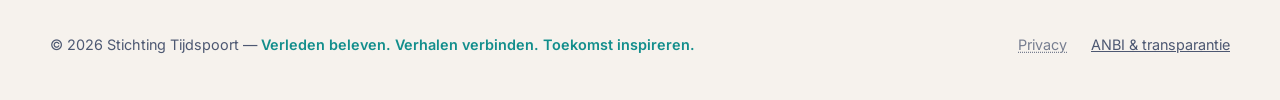
==== commit 953c4425: "Fase 4: inhoudelijke en visuele verdieping (tijdvensters, veiligheidsparadox, vijfstappenmodel)" ====
--- a/anbi.html
+++ b/anbi.html
@@ -55,7 +55,9 @@
           </div>
         </div>
         <div class="hero-side-card">
-          <img src="assets/images/brand-board.jpg" alt="Brandboard van Stichting Tijdspoort">
+          <div class="media-frame" style="--ratio: 779 / 768;">
+            <img src="assets/images/brand-board.jpg" alt="Brandboard van Stichting Tijdspoort" loading="eager" decoding="async">
+          </div>
         </div>
       </div>
     </section>
@@ -263,12 +265,11 @@
       </div>
     </section>
 
-    <section class="page-section section-soft">
+    <section class="page-section section-soft is-hidden">
       <div class="container">
         <p class="eyebrow">Actualiteit</p>
+        <!-- Deze sectie is verborgen totdat een definitieve publicatiedatum bekend is. Verwijder "is-hidden" van de section hierboven en vul de datum hieronder in zodra deze bevestigd is. -->
         <h2>Laatst bijgewerkt: [datum]</h2>
-        <p class="note">Vul hier de gewenste publicatiedatum handmatig in.</p>
-        <!-- Voeg hier later de definitieve publicatiedatum in. -->
       </div>
     </section>
   </main>
--- a/css/style.css
+++ b/css/style.css
@@ -57,19 +57,19 @@
 h1 {
   max-width: 850px;
   margin-bottom: 24px;
-  font-size: clamp(3.4rem, 8vw, 6.8rem);
-  letter-spacing: -0.04em;
+  font-size: clamp(2.4rem, 5.5vw, 4.4rem);
+  letter-spacing: -0.03em;
 }
 
 h2 {
   margin-bottom: 22px;
-  font-size: clamp(2.5rem, 5vw, 4.6rem);
-  letter-spacing: -0.025em;
+  font-size: clamp(1.9rem, 3.6vw, 3.2rem);
+  letter-spacing: -0.02em;
 }
 
 h3 {
   margin-bottom: 12px;
-  font-size: 2rem;
+  font-size: clamp(1.25rem, 2vw, 1.6rem);
 }
 
 a {
@@ -210,9 +210,16 @@
 }
 
 .hero-text {
-  max-width: 720px;
-  color: var(--muted);
-  font-size: clamp(1.1rem, 2vw, 1.35rem);
+  max-width: 68ch;
+  color: var(--muted);
+  font-size: clamp(1.05rem, 1.6vw, 1.3rem);
+}
+
+.hero-lead {
+  max-width: 60ch;
+  margin: -8px 0 0;
+  color: var(--muted);
+  font-size: clamp(1.02rem, 1.4vw, 1.15rem);
 }
 
 .hero-logo-preview {
@@ -330,8 +337,13 @@
 }
 
 .prose {
+  max-width: 68ch;
   color: var(--muted);
   font-size: 1.08rem;
+}
+
+.prose p + p {
+  margin-top: 18px;
 }
 
 .section-dark .prose {
@@ -661,13 +673,114 @@
 .page-hero .hero-side-card {
   display: flex;
   justify-content: flex-end;
-}
-
-.page-hero img {
-  display: block;
-  width: min(100%, 420px);
+  width: 100%;
+}
+
+/* Beeldkader met vaste beeldverhouding, voorkomt layout shift en dwingt
+   consistente uitsnedes af. Verhouding per plaatsing via --ratio instellen. */
+.media-frame {
+  position: relative;
+  overflow: hidden;
+  width: min(100%, 440px);
+  aspect-ratio: var(--ratio, 4 / 3);
   border-radius: var(--radius);
   box-shadow: var(--shadow);
+  background: var(--surface-soft);
+}
+
+.media-frame img {
+  display: block;
+  width: 100%;
+  height: 100%;
+  object-fit: cover;
+  object-position: var(--focal, center);
+}
+
+.media-frame--contain img {
+  object-fit: contain;
+}
+
+/* Historische tijdvensters: diagonale inkeping waardoor het oude Amersfoort
+   zichtbaar wordt binnen de moderne pagina. */
+.time-window-section {
+  padding: 70px 0;
+}
+
+.time-window-grid {
+  display: grid;
+  grid-template-columns: minmax(0, 1fr) minmax(0, 1fr);
+  gap: 50px;
+  align-items: center;
+}
+
+.time-window-grid--reverse .time-window-figure {
+  order: -1;
+}
+
+.time-window-figure {
+  margin: 0;
+}
+
+.time-window {
+  position: relative;
+  aspect-ratio: var(--ratio, 4 / 5);
+  overflow: hidden;
+  border-radius: var(--radius);
+  opacity: 0;
+  transform: translateY(26px) scale(0.98);
+  transition: opacity 700ms ease, transform 700ms ease;
+}
+
+.time-window.is-visible {
+  opacity: 1;
+  transform: translateY(0) scale(1);
+}
+
+.time-window img {
+  display: block;
+  width: 100%;
+  height: 100%;
+  object-fit: cover;
+  object-position: var(--focal, center);
+  filter: grayscale(12%) contrast(1.04);
+}
+
+.time-window--right {
+  clip-path: polygon(12% 0%, 100% 0%, 100% 100%, 0% 100%);
+}
+
+.time-window--left {
+  clip-path: polygon(0% 0%, 100% 0%, 88% 100%, 0% 100%);
+}
+
+.time-window-figure figcaption {
+  margin-top: 14px;
+  color: var(--muted);
+  font-size: 0.86rem;
+}
+
+@media (prefers-reduced-motion: reduce) {
+  .time-window {
+    opacity: 1;
+    transform: none;
+    transition: none;
+  }
+}
+
+/* Vijfstappen educatieve route (Beleef, Bespreek, Onderzoek, Weeg af, Formuleer) */
+.steps-grid--five {
+  display: grid;
+  grid-template-columns: repeat(5, minmax(0, 1fr));
+  gap: 18px;
+}
+
+.steps-grid--five .person-card {
+  display: flex;
+  flex-direction: column;
+}
+
+.steps-grid--five h3 {
+  font-size: 1.3rem;
 }
 
 .page-section {
@@ -675,7 +788,7 @@
 }
 
 .page-intro {
-  max-width: 760px;
+  max-width: 62ch;
   color: var(--muted);
   font-size: 1.08rem;
 }
@@ -792,6 +905,11 @@
   cursor: default;
   text-decoration: underline dotted;
   opacity: 0.75;
+}
+
+/* Verbergt een blok volledig wanneer de inhoud nog niet publicatieklaar is. */
+.is-hidden {
+  display: none !important;
 }
 
 @media (max-width: 900px) {
@@ -850,6 +968,23 @@
     grid-template-columns: repeat(2, 1fr);
   }
 
+  .steps-grid--five {
+    grid-template-columns: repeat(2, 1fr);
+  }
+
+  .time-window-grid {
+    grid-template-columns: 1fr;
+    gap: 30px;
+  }
+
+  .time-window-grid--reverse .time-window-figure {
+    order: 0;
+  }
+
+  .time-window {
+    transform: translateY(16px) scale(0.99);
+  }
+
   .contact-card {
     display: block;
   }
@@ -866,10 +1001,6 @@
 
   .section {
     padding: 78px 0;
-  }
-
-  h1 {
-    font-size: 3.25rem;
   }
 
   .cards-grid,
@@ -877,8 +1008,24 @@
   .stats-grid,
   .team-grid,
   .steps-grid,
+  .steps-grid--five,
   .document-grid {
     grid-template-columns: 1fr;
+  }
+
+  .media-frame {
+    width: 100%;
+  }
+
+  .time-window {
+    aspect-ratio: 4 / 3;
+    transform: none;
+    transition: opacity 500ms ease;
+  }
+
+  .time-window--right,
+  .time-window--left {
+    clip-path: polygon(0% 6%, 100% 0%, 100% 100%, 0% 100%);
   }
 
   .hero-card,
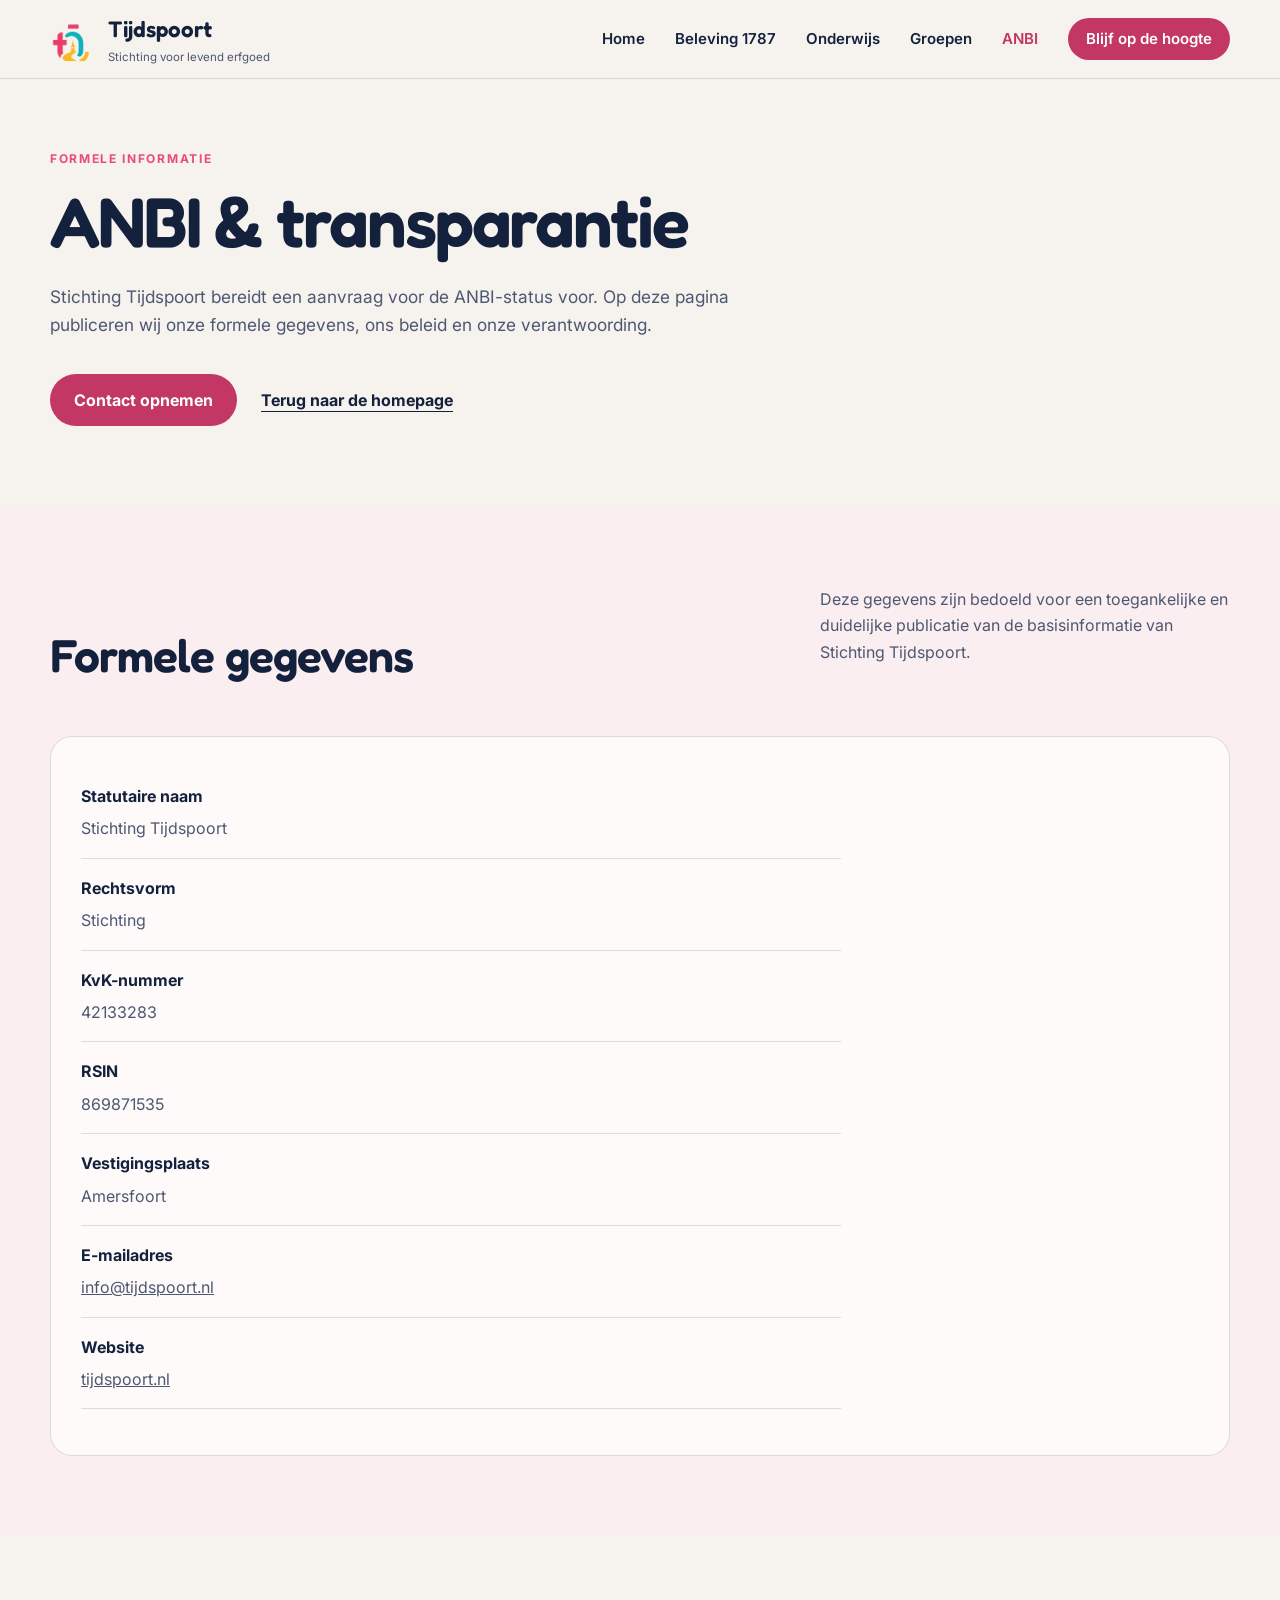
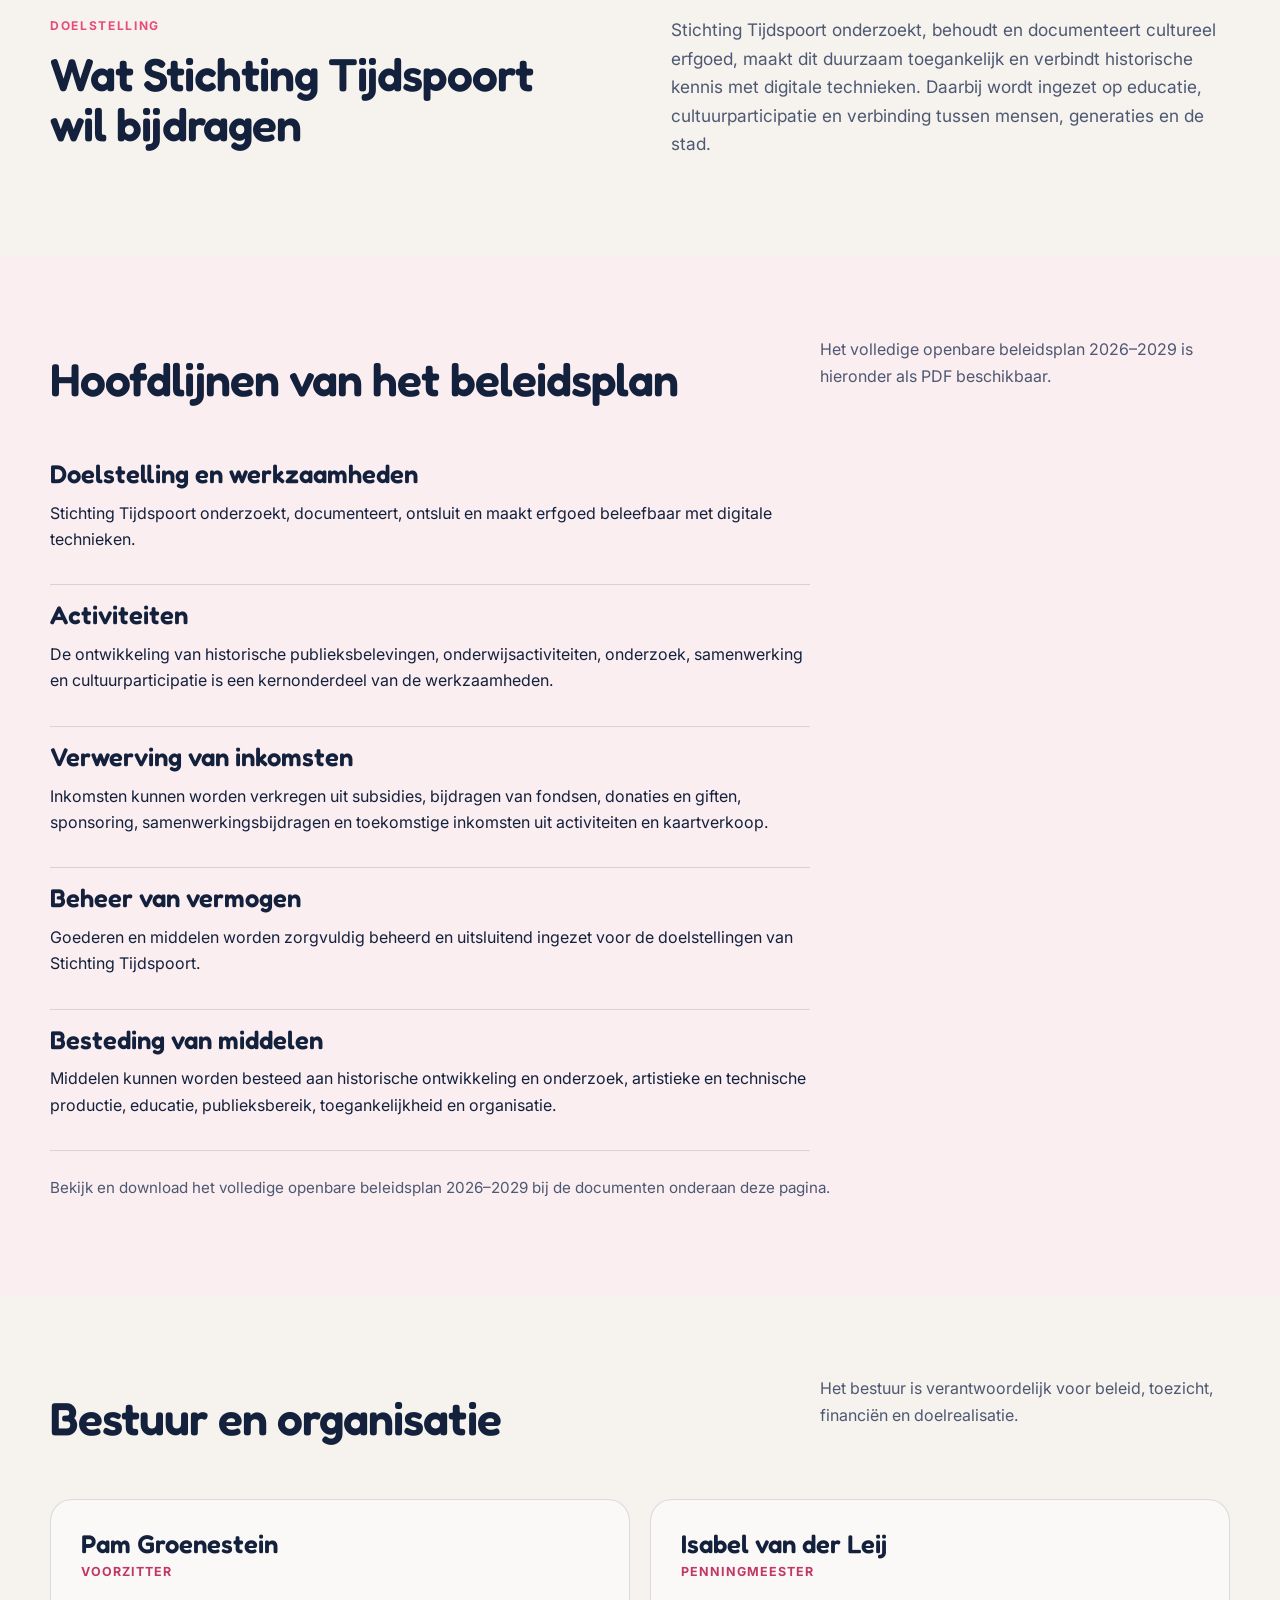
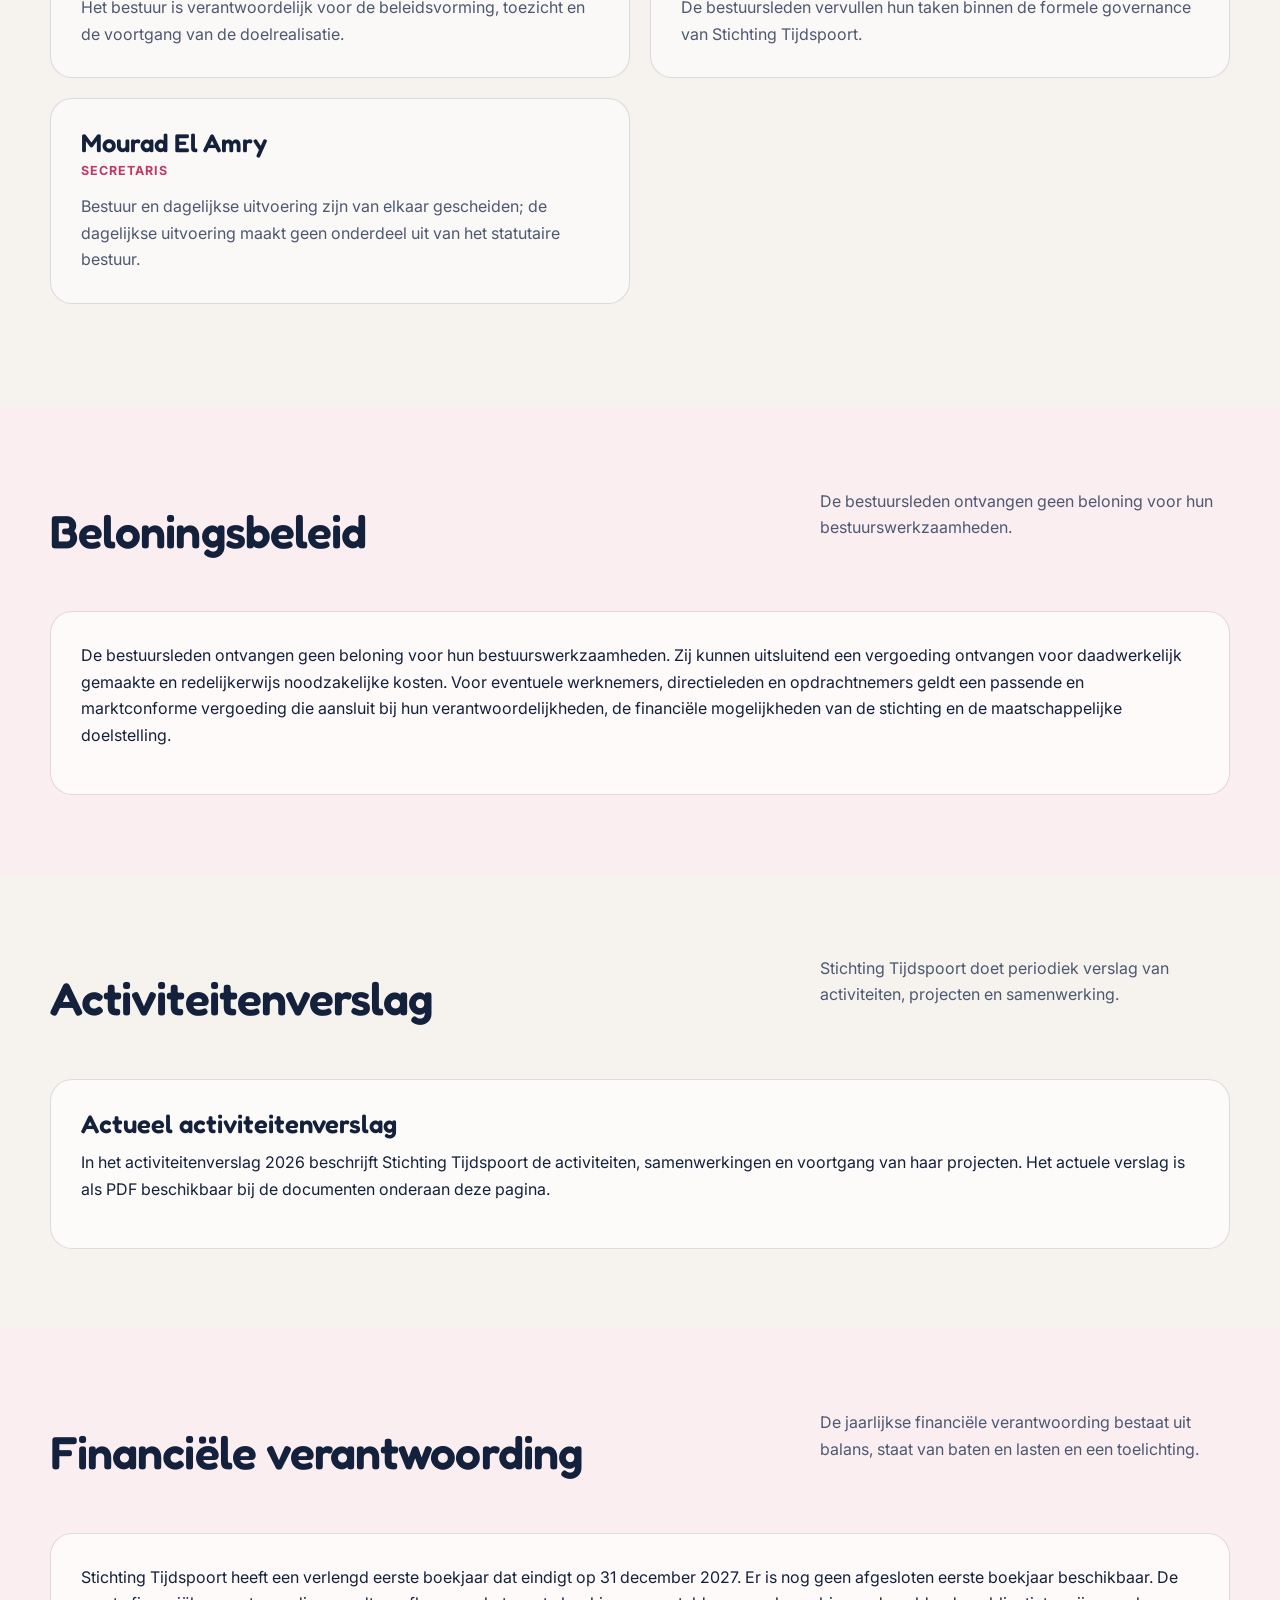
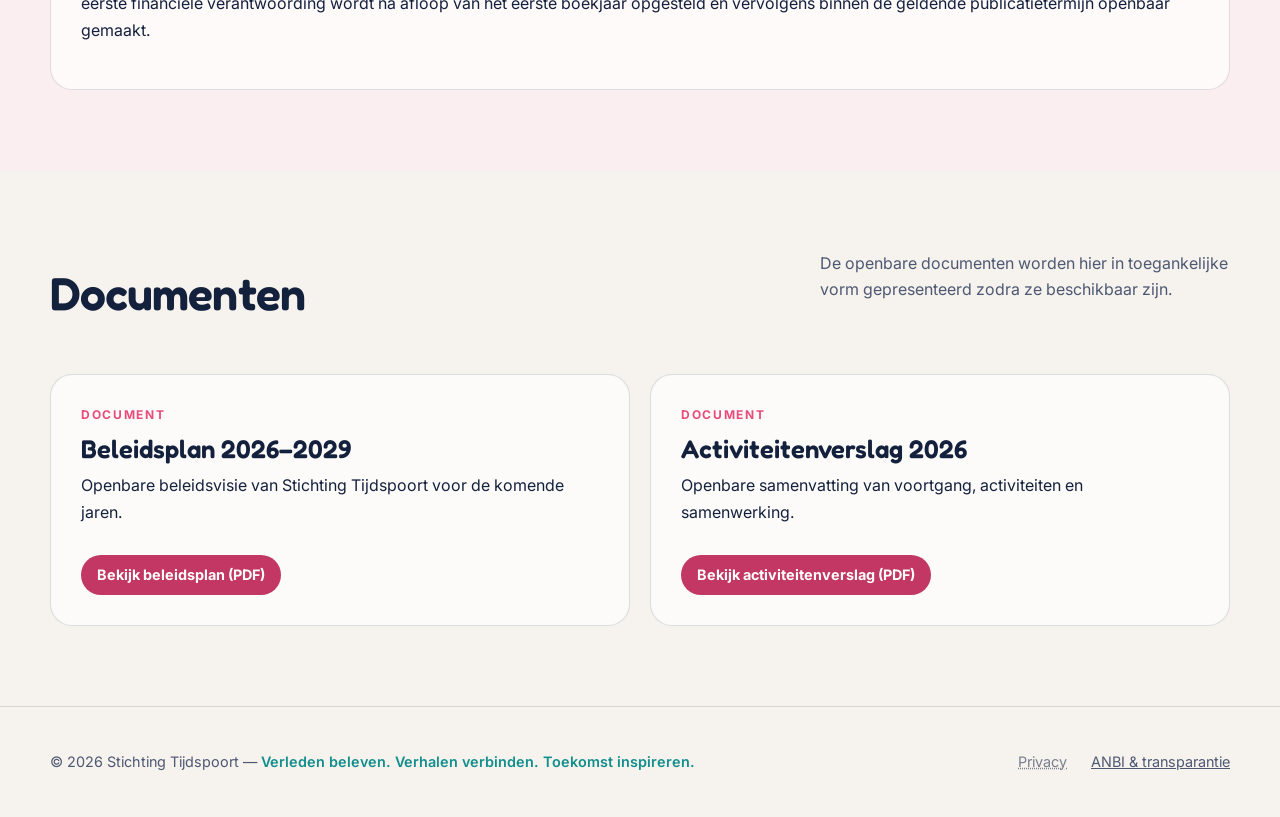
==== commit 41284b27: "aanvullen anbi" ====
--- a/anbi.html
+++ b/anbi.html
@@ -3,7 +3,7 @@
 <head>
   <meta charset="UTF-8">
   <meta name="viewport" content="width=device-width, initial-scale=1.0">
-  <meta name="description" content="ANBI- en transparantiepagina van Stichting Tijdspoort met formele gegevens, beleidslijnen, bestuur en documentplaceholder voor openbare documenten.">
+  <meta name="description" content="ANBI- en transparantiepagina van Stichting Tijdspoort met formele gegevens, beleidslijnen, bestuur en openbare documenten.">
   <title>ANBI & transparantie | Stichting Tijdspoort</title>
   <link rel="icon" type="image/png" href="assets/images/logo-icon.png">
   <link rel="preconnect" href="https://fonts.googleapis.com">
@@ -46,17 +46,12 @@
         <div>
           <p class="eyebrow">Formele informatie</p>
           <h1>ANBI &amp; transparantie</h1>
-          <p class="page-intro">
+          <p class="page-intro" style="max-width: 68ch;">
             Stichting Tijdspoort bereidt een aanvraag voor de ANBI-status voor. Op deze pagina publiceren wij onze formele gegevens, ons beleid en onze verantwoording.
           </p>
           <div class="hero-actions">
             <a class="button" href="mailto:info@tijdspoort.nl">Contact opnemen</a>
             <a class="text-link" href="index.html">Terug naar de homepage</a>
-          </div>
-        </div>
-        <div class="hero-side-card">
-          <div class="media-frame" style="--ratio: 779 / 768;">
-            <img src="assets/images/brand-board.jpg" alt="Brandboard van Stichting Tijdspoort" loading="eager" decoding="async">
           </div>
         </div>
       </div>
@@ -122,7 +117,7 @@
       <div class="container">
         <div class="section-heading">
           <h2>Hoofdlijnen van het beleidsplan</h2>
-          <p>Het openbare beleidsplan wordt later verder uitgewerkt en gepubliceerd.</p>
+          <p>Het volledige openbare beleidsplan 2026–2029 is hieronder als PDF beschikbaar.</p>
         </div>
 
         <div class="info-list">
@@ -148,7 +143,7 @@
           </div>
         </div>
 
-        <p class="note">Het volledige openbare beleidsplan kan later als PDF worden gepubliceerd. De daadwerkelijke downloadlink wordt dan op deze pagina geplaatst.</p>
+        <p class="note">Bekijk en download het volledige openbare beleidsplan 2026–2029 bij de documenten onderaan deze pagina.</p>
       </div>
     </section>
 
@@ -187,7 +182,7 @@
         </div>
         <div class="page-card">
           <p>
-            Vergoeding van werkelijk gemaakte kosten kan plaats vinden wanneer dit overeenkomt met het vastgestelde beleidsplan. De precieze tekst voor directie, personeel en uitvoering wordt vóór definitieve publicatie gecontroleerd.
+            De bestuursleden ontvangen geen beloning voor hun bestuurswerkzaamheden. Zij kunnen uitsluitend een vergoeding ontvangen voor daadwerkelijk gemaakte en redelijkerwijs noodzakelijke kosten. Voor eventuele werknemers, directieleden en opdrachtnemers geldt een passende en marktconforme vergoeding die aansluit bij hun verantwoordelijkheden, de financiële mogelijkheden van de stichting en de maatschappelijke doelstelling.
           </p>
         </div>
       </div>
@@ -201,7 +196,7 @@
         </div>
         <div class="page-card">
           <h3>Actueel activiteitenverslag</h3>
-          <p>Een korte openbare samenvatting van het actuele activiteitenverslag wordt hier binnenkort toegevoegd. De inhoud zal later worden ingevuld met de actuele stand van projecten en samenwerking.</p>
+          <p>In het activiteitenverslag 2026 beschrijft Stichting Tijdspoort de activiteiten, samenwerkingen en voortgang van haar projecten. Het actuele verslag is als PDF beschikbaar bij de documenten onderaan deze pagina.</p>
         </div>
       </div>
     </section>
@@ -232,35 +227,28 @@
             <p class="document-label">Document</p>
             <h3>Beleidsplan 2026–2029</h3>
             <p>Openbare beleidsvisie van Stichting Tijdspoort voor de komende jaren.</p>
-            <span class="document-status">Binnenkort beschikbaar</span>
-            <!-- Verwacht bestand: assets/documents/beleidsplan-stichting-tijdspoort-2026-2029.pdf. Later hier een echte downloadlink plaatsen: <a href="assets/documents/beleidsplan-stichting-tijdspoort-2026-2029.pdf" target="_blank" rel="noopener noreferrer">Download beleidsplan 2026–2029 (PDF)</a>. -->
+            <a
+              href="documenten/anbi/beleidsplan-2026-2029.pdf"
+              target="_blank"
+              rel="noopener"
+              class="document-link"
+            >
+              Bekijk beleidsplan (PDF)
+            </a>
           </article>
           <article class="document-card">
             <p class="document-label">Document</p>
             <h3>Activiteitenverslag 2026</h3>
             <p>Openbare samenvatting van voortgang, activiteiten en samenwerking.</p>
-            <span class="document-status">Binnenkort beschikbaar</span>
-            <!-- Verwacht bestand: assets/documents/activiteitenverslag-stichting-tijdspoort-2026.pdf. Later hier een echte downloadlink plaatsen: <a href="assets/documents/activiteitenverslag-stichting-tijdspoort-2026.pdf" target="_blank" rel="noopener noreferrer">Download activiteitenverslag 2026 (PDF)</a>. -->
-          </article>
-          <article class="document-card">
-            <p class="document-label">Document</p>
-            <h3>Financiële verantwoording</h3>
-            <p>Balans, staat van baten en lasten en toelichting.</p>
-            <span class="document-status">Binnenkort beschikbaar</span>
-            <!-- Verwacht bestand: assets/documents/financiele-verantwoording-stichting-tijdspoort.pdf. Later hier een echte downloadlink plaatsen: <a href="assets/documents/financiele-verantwoording-stichting-tijdspoort.pdf" target="_blank" rel="noopener noreferrer">Download financiële verantwoording (PDF)</a>. -->
-          </article>
-          <article class="document-card">
-            <p class="document-label">Document</p>
-            <h3>Standaardformulier publicatieplicht ANBI</h3>
-            <p>Openbaar standaardformulier voor de publicatieplicht van ANBI-informatie.</p>
-            <span class="document-status">Binnenkort beschikbaar</span>
-            <!-- Verwacht bestand: assets/documents/standaardformulier-publicatieplicht-anbi.pdf. Later hier een echte downloadlink plaatsen: <a href="assets/documents/standaardformulier-publicatieplicht-anbi.pdf" target="_blank" rel="noopener noreferrer">Download standaardformulier publicatieplicht ANBI (PDF)</a>. -->
-          </article>
-        </div>
-
-        <div class="page-card" style="margin-top: 20px;">
-          <h3>Toekomstige jaarverslagen en governance-documenten</h3>
-          <p>Wanneer deze documenten definitief beschikbaar zijn, kunnen ze hier op dezelfde manier worden toegevoegd met een duidelijke downloadlink en een toegankelijke beschrijving.</p>
+            <a
+              href="documenten/anbi/activiteitenverslag-2026.pdf"
+              target="_blank"
+              rel="noopener"
+              class="document-link"
+            >
+              Bekijk activiteitenverslag (PDF)
+            </a>
+          </article>
         </div>
       </div>
     </section>
--- a/css/style.css
+++ b/css/style.css
@@ -197,6 +197,13 @@
   align-items: end;
 }
 
+.hero-layout {
+  display: grid;
+  grid-template-columns: minmax(0, 1fr) minmax(260px, 440px);
+  gap: 50px;
+  align-items: center;
+}
+
 .hero-theme {
   margin: -12px 0 0;
   color: var(--pink-dark);
@@ -700,71 +707,231 @@
   object-fit: contain;
 }
 
-/* Historische tijdvensters: diagonale inkeping waardoor het oude Amersfoort
-   zichtbaar wordt binnen de moderne pagina. */
-.time-window-section {
-  padding: 70px 0;
-}
-
-.time-window-grid {
-  display: grid;
-  grid-template-columns: minmax(0, 1fr) minmax(0, 1fr);
-  gap: 50px;
-  align-items: center;
-}
-
-.time-window-grid--reverse .time-window-figure {
-  order: -1;
-}
-
-.time-window-figure {
-  margin: 0;
-}
-
-.time-window {
+/* Hero-video: het filmpje vult het rechterdeel van de hero en vloeit met een
+   gradient over in de achtergrond. Op smalle schermen staat het als gewoon
+   blok onder de tekst. */
+.hero {
   position: relative;
-  aspect-ratio: var(--ratio, 4 / 5);
   overflow: hidden;
-  border-radius: var(--radius);
-  opacity: 0;
-  transform: translateY(26px) scale(0.98);
-  transition: opacity 700ms ease, transform 700ms ease;
-}
-
-.time-window.is-visible {
-  opacity: 1;
-  transform: translateY(0) scale(1);
-}
-
-.time-window img {
+}
+
+.hero-media {
+  position: relative;
+  width: 100%;
+  max-width: 440px;
+  aspect-ratio: 3 / 4;
+  justify-self: end;
+  overflow: hidden;
+}
+
+.hero-media video,
+.hero-media-fallback {
+  position: absolute;
+  inset: 0;
+  width: 100%;
+  height: 100%;
+  object-fit: cover;
+  object-position: center 20%;
+}
+
+.hero-media::before {
+  content: "";
+  position: absolute;
+  inset: 0;
+  z-index: 1;
+  background: linear-gradient(90deg, #f6f2ed 0%, rgba(246, 242, 237, 0) 30%);
+  pointer-events: none;
+}
+
+/* Doorlopende route: vier scènes met nummer, verbindingslijn en een subtiele
+   locatiefoto op de achtergrond in plaats van losse fotokaarten. */
+.route {
+  position: relative;
+}
+
+.route-line {
+  position: absolute;
+  top: 0;
+  bottom: 0;
+  left: 22px;
+  width: 2px;
+  background: rgba(255, 255, 255, 0.14);
+}
+
+.route-line-fill {
+  position: absolute;
+  top: 0;
+  left: 0;
+  width: 100%;
+  height: 0%;
+  background: var(--yellow);
+  transition: height 900ms ease;
+}
+
+.route-scene {
+  position: relative;
+  overflow: hidden;
+  display: grid;
+  grid-template-columns: 46px minmax(0, 1fr);
+  gap: 26px;
+  padding: 34px 22px;
+}
+
+.route-scene:first-child {
+  padding-top: 12px;
+}
+
+.route-scene:last-child {
+  padding-bottom: 12px;
+}
+
+.route-scene-bg {
+  position: absolute;
+  inset: 0;
+  z-index: 0;
+  opacity: 0.14;
+}
+
+.route-scene-bg img {
   display: block;
   width: 100%;
   height: 100%;
   object-fit: cover;
-  object-position: var(--focal, center);
-  filter: grayscale(12%) contrast(1.04);
-}
-
-.time-window--right {
-  clip-path: polygon(12% 0%, 100% 0%, 100% 100%, 0% 100%);
-}
-
-.time-window--left {
-  clip-path: polygon(0% 0%, 100% 0%, 88% 100%, 0% 100%);
-}
-
-.time-window-figure figcaption {
-  margin-top: 14px;
-  color: var(--muted);
-  font-size: 0.86rem;
-}
-
-@media (prefers-reduced-motion: reduce) {
-  .time-window {
-    opacity: 1;
-    transform: none;
-    transition: none;
-  }
+  filter: grayscale(80%) brightness(0.6) sepia(12%) hue-rotate(175deg);
+}
+
+.route-scene-number {
+  position: relative;
+  z-index: 1;
+  display: grid;
+  width: 46px;
+  height: 46px;
+  place-items: center;
+  border: 2px solid rgba(255, 255, 255, 0.25);
+  border-radius: 50%;
+  background: var(--dark);
+  color: rgba(255, 255, 255, 0.6);
+  font-family: "Fredoka", sans-serif;
+  font-weight: 600;
+  font-size: 0.95rem;
+  transition: border-color 500ms ease, color 500ms ease;
+}
+
+.route-scene.is-active .route-scene-number {
+  border-color: var(--yellow);
+  color: var(--yellow);
+}
+
+.route-scene-body {
+  position: relative;
+  z-index: 1;
+}
+
+.route-scene h3 {
+  margin-bottom: 8px;
+  font-size: clamp(1.3rem, 2vw, 1.7rem);
+}
+
+.route-scene p {
+  margin: 0;
+  color: rgba(255, 255, 255, 0.82);
+  max-width: 58ch;
+}
+
+.route-meta {
+  margin: 40px 0 0;
+  color: rgba(255, 255, 255, 0.68);
+  font-size: 0.92rem;
+}
+
+/* Kantelpunt: compact, zonder beeld — typografie, kleur en een diagonaal accent. */
+.turning-point {
+  position: relative;
+  overflow: hidden;
+  display: flex;
+  align-items: center;
+  min-height: 560px;
+  padding: 80px 0;
+  background: var(--navy);
+  color: white;
+}
+
+.turning-point::before {
+  content: "";
+  position: absolute;
+  top: -30%;
+  right: -8%;
+  width: 42%;
+  height: 160%;
+  background: linear-gradient(160deg, var(--yellow) 0%, var(--pink) 100%);
+  opacity: 0.1;
+  transform: skewX(-12deg);
+  pointer-events: none;
+}
+
+.turning-point-inner {
+  position: relative;
+  z-index: 1;
+  max-width: 640px;
+}
+
+.turning-point .eyebrow {
+  color: var(--yellow);
+}
+
+.turning-point h2 {
+  max-width: 16ch;
+}
+
+.turning-point-lead {
+  max-width: 46ch;
+  font-family: Georgia, "Times New Roman", serif;
+  font-style: italic;
+  font-size: clamp(1.2rem, 2vw, 1.5rem);
+  color: rgba(255, 255, 255, 0.92);
+}
+
+.turning-point-prose {
+  max-width: 56ch;
+  margin-top: 20px;
+  color: rgba(255, 255, 255, 0.78);
+}
+
+/* Reflectiefase: rustiger, turquoise als bewuste kleur voor onderwijs en toekomst. */
+.reflection {
+  background: var(--surface-soft);
+  border-top: 4px solid var(--teal);
+}
+
+.reflection .eyebrow {
+  color: var(--teal-dark);
+}
+
+.reflection-steps {
+  display: flex;
+  flex-wrap: wrap;
+  gap: 10px 22px;
+  margin: 20px 0 0;
+  padding: 0;
+  list-style: none;
+  counter-reset: step;
+}
+
+.reflection-steps li {
+  position: relative;
+  padding-left: 24px;
+  color: var(--navy);
+  font-weight: 700;
+}
+
+.reflection-steps li::before {
+  counter-increment: step;
+  content: counter(step);
+  position: absolute;
+  left: 0;
+  top: 0;
+  color: var(--teal-dark);
+  font-family: "Fredoka", sans-serif;
 }
 
 /* Vijfstappen educatieve route (Beleef, Bespreek, Onderzoek, Weeg af, Formuleer) */
@@ -875,6 +1042,28 @@
   color: var(--accent-dark);
   font-size: 0.9rem;
   font-weight: 700;
+}
+
+.document-link {
+  display: inline-flex;
+  align-items: center;
+  margin-top: 14px;
+  padding: 8px 16px;
+  border-radius: 999px;
+  background: var(--button-bg);
+  color: white;
+  text-decoration: none;
+  font-size: 0.9rem;
+  font-weight: 700;
+  transition: background 160ms ease, transform 160ms ease;
+}
+
+.document-link:hover,
+.document-link:focus-visible {
+  background: var(--button-bg-hover);
+  transform: translateY(-2px);
+  outline: 3px solid var(--accent);
+  outline-offset: 3px;
 }
 
 .site-footer {
@@ -948,6 +1137,12 @@
     gap: 45px;
   }
 
+  .hero-layout {
+    grid-template-columns: minmax(0, 1fr) minmax(150px, 200px);
+    gap: 24px;
+    align-items: center;
+  }
+
   .page-hero .hero-grid {
     gap: 30px;
   }
@@ -972,17 +1167,21 @@
     grid-template-columns: repeat(2, 1fr);
   }
 
-  .time-window-grid {
-    grid-template-columns: 1fr;
-    gap: 30px;
-  }
-
-  .time-window-grid--reverse .time-window-figure {
-    order: 0;
-  }
-
-  .time-window {
-    transform: translateY(16px) scale(0.99);
+  .hero-media {
+    max-width: 200px;
+  }
+
+  .hero-media::before {
+    display: none;
+  }
+
+  .turning-point {
+    min-height: auto;
+    padding: 64px 0;
+  }
+
+  .turning-point-inner {
+    max-width: none;
   }
 
   .contact-card {
@@ -1017,15 +1216,38 @@
     width: 100%;
   }
 
-  .time-window {
-    aspect-ratio: 4 / 3;
-    transform: none;
-    transition: opacity 500ms ease;
-  }
-
-  .time-window--right,
-  .time-window--left {
-    clip-path: polygon(0% 6%, 100% 0%, 100% 100%, 0% 100%);
+  .hero-layout {
+    grid-template-columns: minmax(0, 1fr) minmax(96px, 130px);
+    gap: 14px;
+  }
+
+  .hero-media {
+    max-width: 130px;
+  }
+
+  .turning-point {
+    padding: 52px 0;
+  }
+
+  .turning-point::before {
+    width: 70%;
+    opacity: 0.08;
+  }
+
+  .route-scene {
+    grid-template-columns: 34px minmax(0, 1fr);
+    gap: 16px;
+    padding: 26px 16px;
+  }
+
+  .route-line {
+    left: 16px;
+  }
+
+  .route-scene-number {
+    width: 34px;
+    height: 34px;
+    font-size: 0.82rem;
   }
 
   .hero-card,
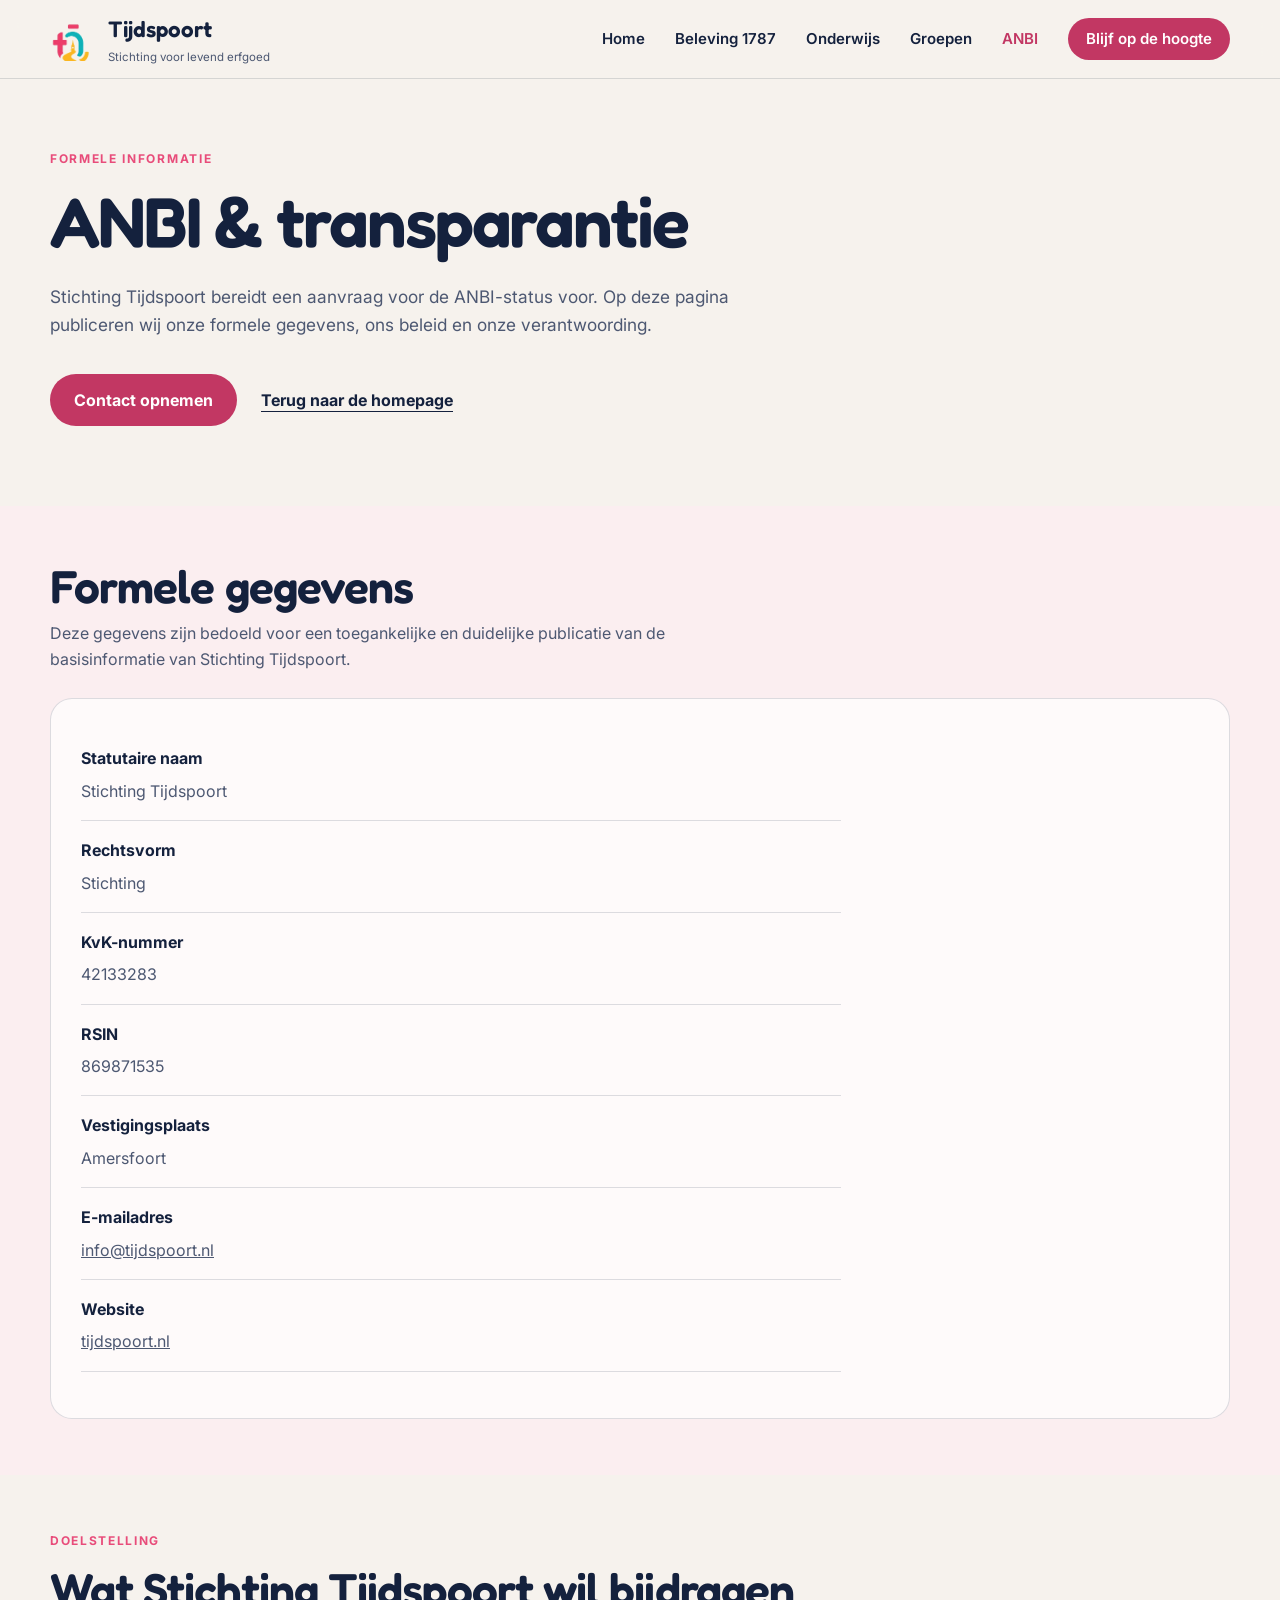
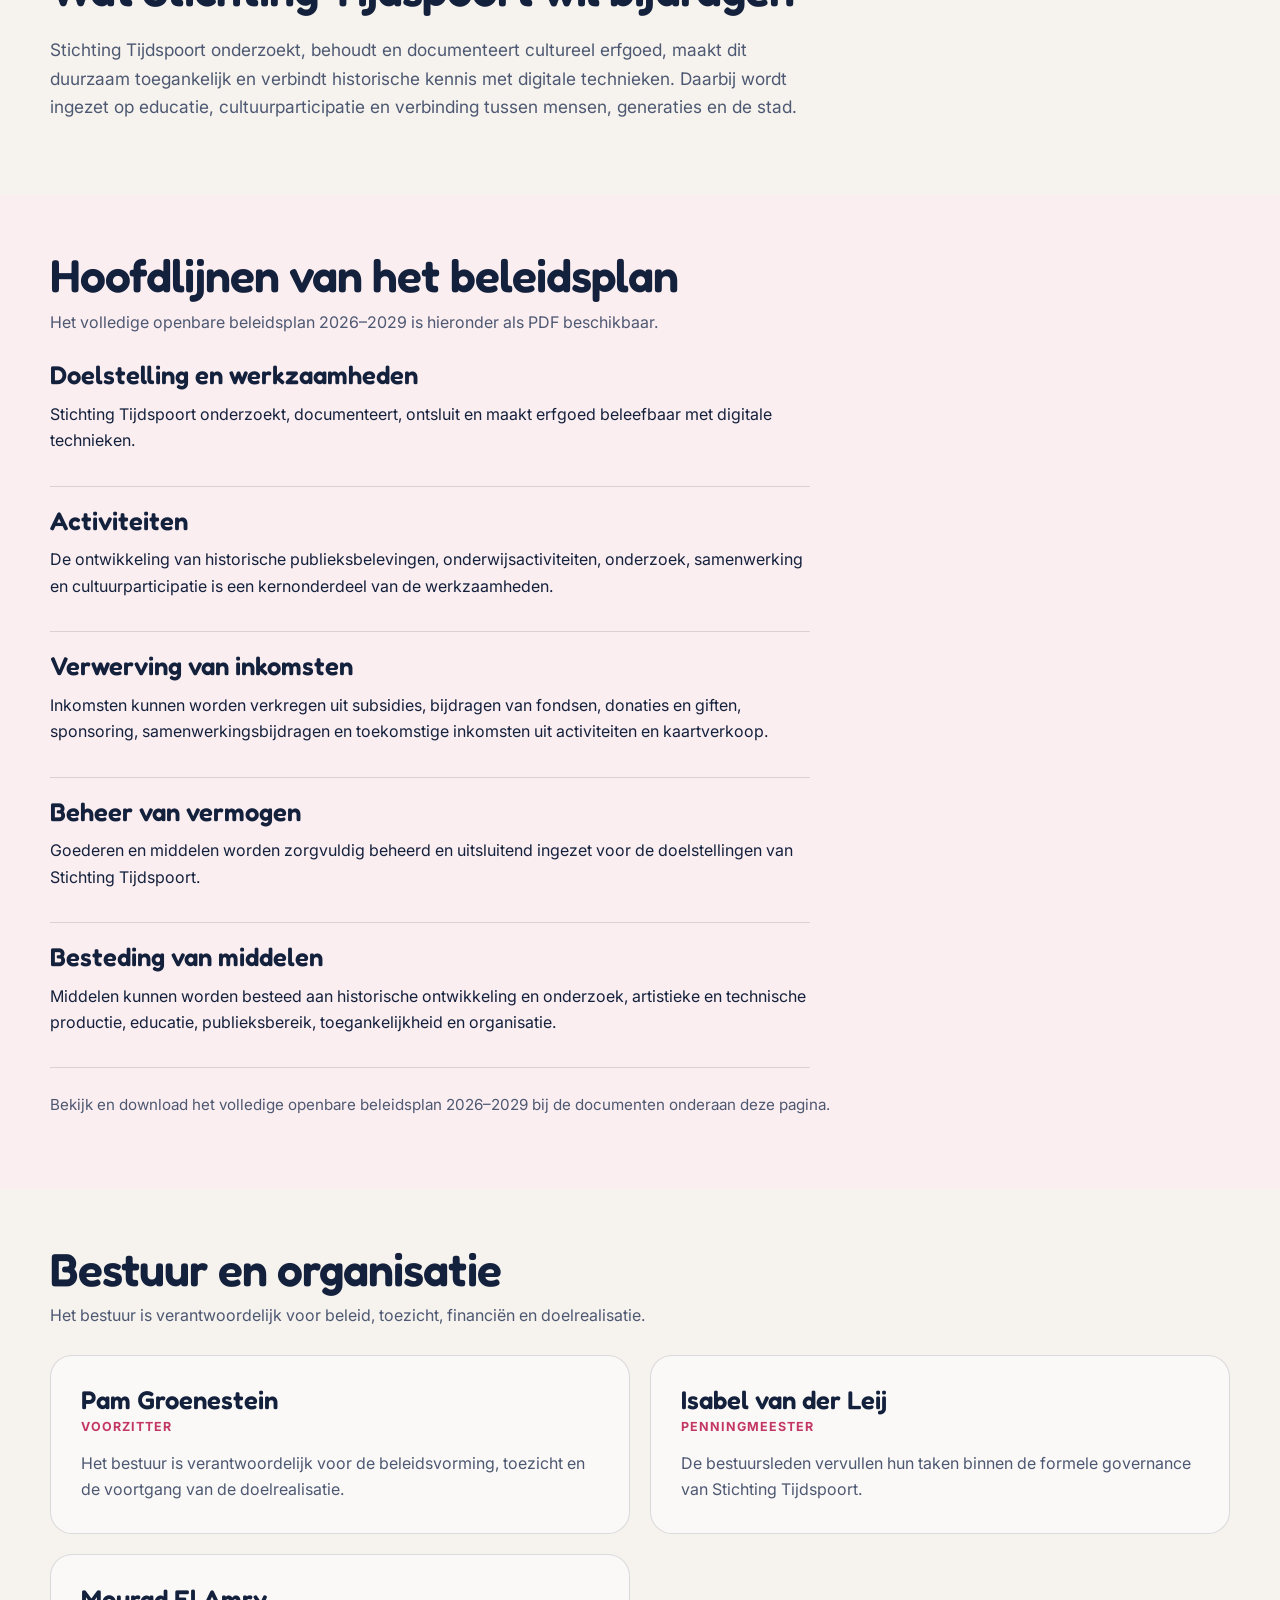
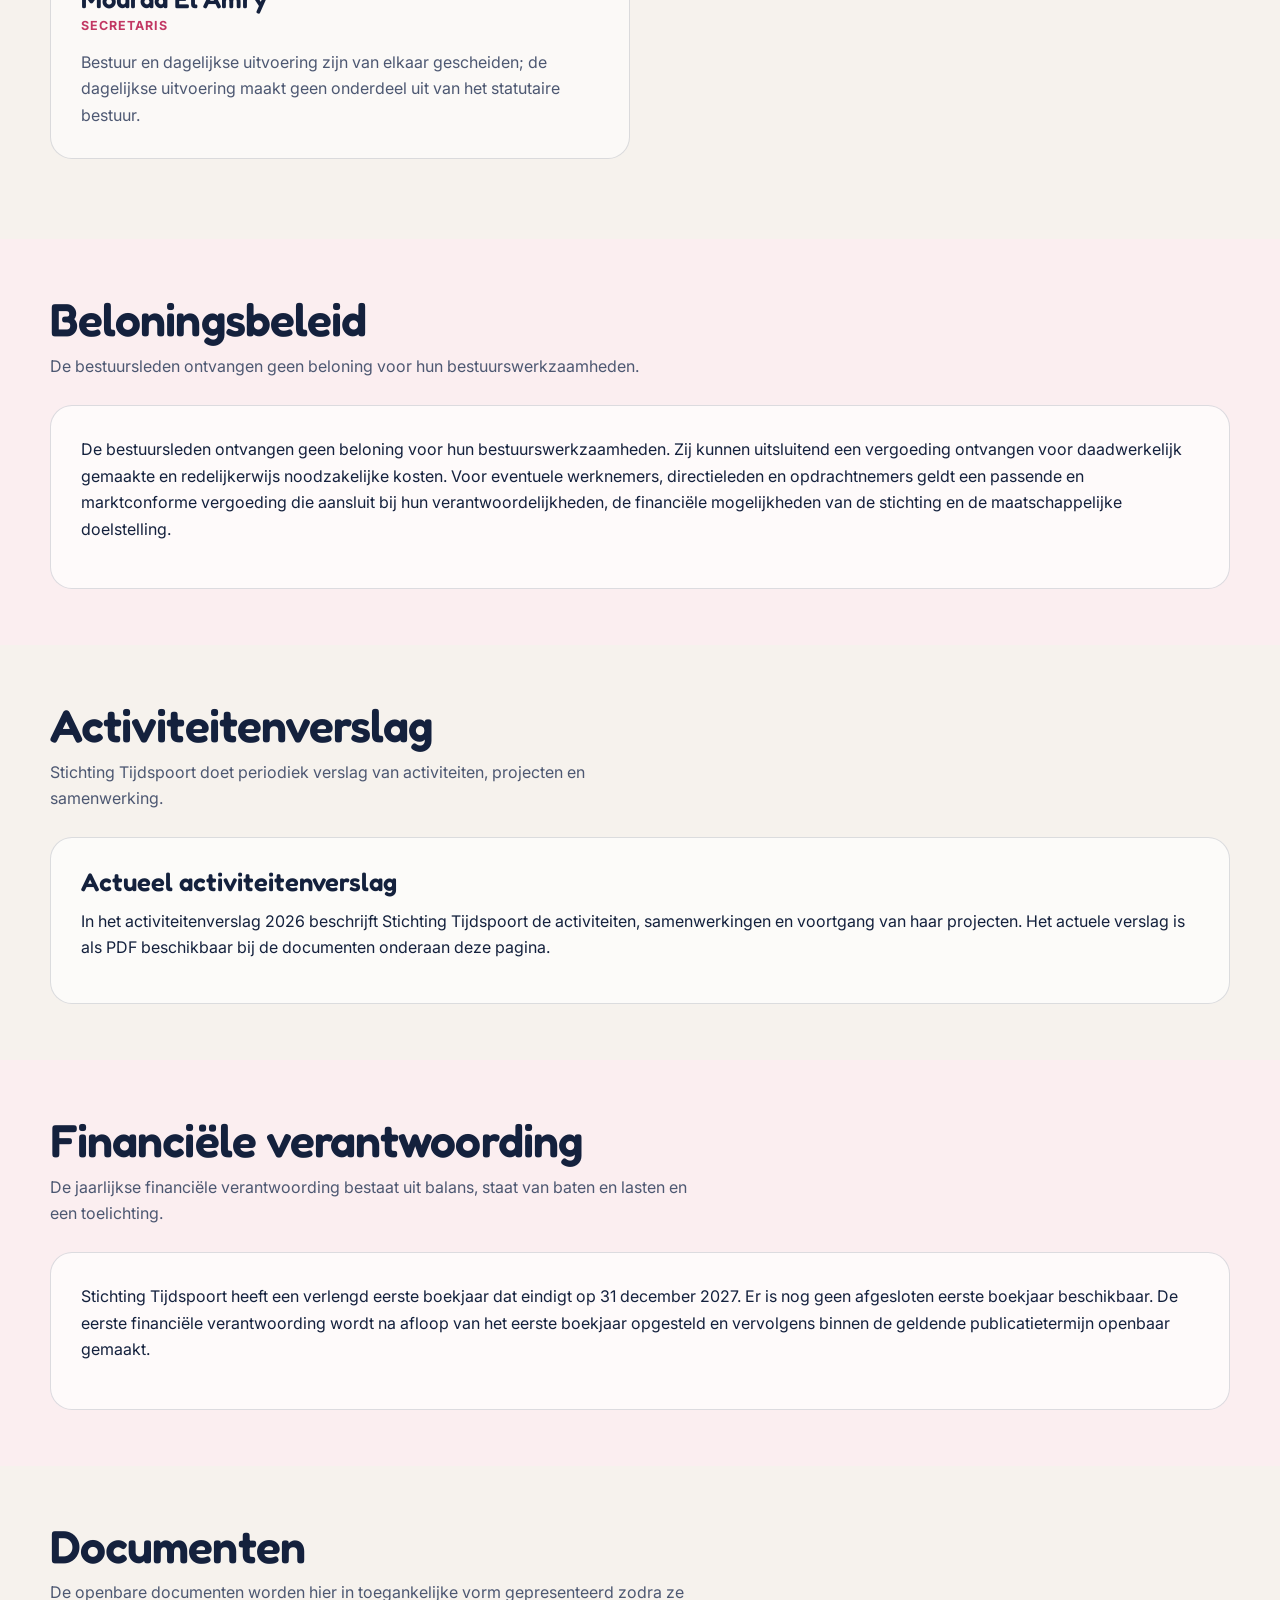
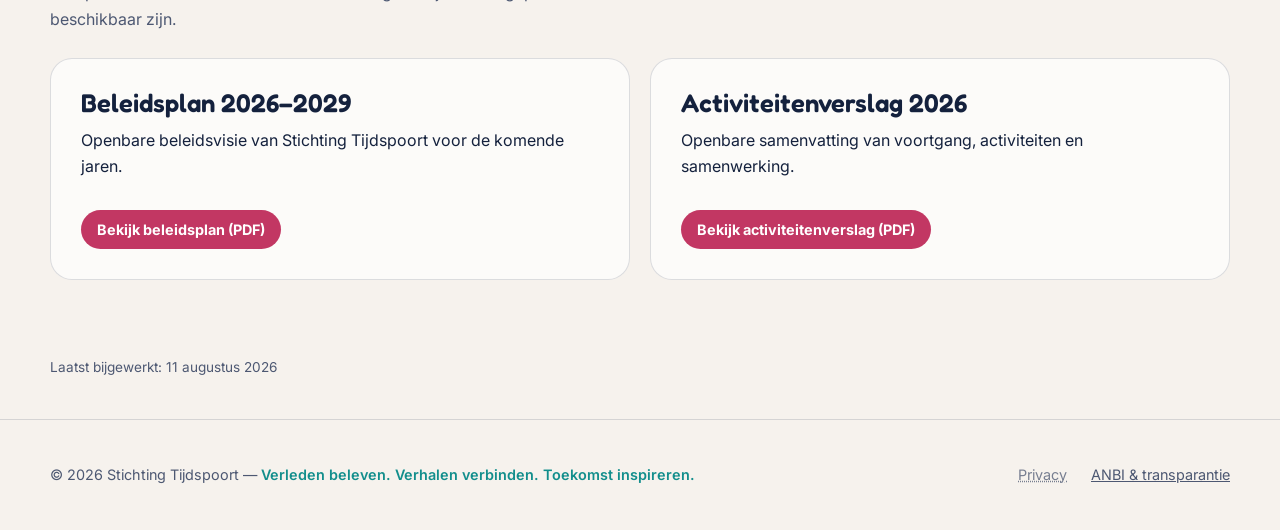
==== commit 59e76510: "opmaak verbeterd" ====
--- a/anbi.html
+++ b/anbi.html
@@ -12,7 +12,7 @@
   <link rel="stylesheet" href="css/style.css">
   <script src="js/main.js" defer></script>
 </head>
-<body>
+<body class="page-anbi">
   <a class="skip-link" href="#main-content">Ga naar de inhoud</a>
 
   <header class="site-header">
@@ -100,12 +100,10 @@
     </section>
 
     <section class="page-section">
-      <div class="container split-layout">
-        <div>
-          <p class="eyebrow">Doelstelling</p>
-          <h2>Wat Stichting Tijdspoort wil bijdragen</h2>
-        </div>
-        <div class="prose">
+      <div class="container">
+        <p class="eyebrow">Doelstelling</p>
+        <h2>Wat Stichting Tijdspoort wil bijdragen</h2>
+        <div class="prose" style="margin-top: 16px;">
           <p>
             Stichting Tijdspoort onderzoekt, behoudt en documenteert cultureel erfgoed, maakt dit duurzaam toegankelijk en verbindt historische kennis met digitale technieken. Daarbij wordt ingezet op educatie, cultuurparticipatie en verbinding tussen mensen, generaties en de stad.
           </p>
@@ -120,7 +118,7 @@
           <p>Het volledige openbare beleidsplan 2026–2029 is hieronder als PDF beschikbaar.</p>
         </div>
 
-        <div class="info-list">
+        <div class="info-list info-list--spaced">
           <div>
             <h3>Doelstelling en werkzaamheden</h3>
             <p>Stichting Tijdspoort onderzoekt, documenteert, ontsluit en maakt erfgoed beleefbaar met digitale technieken.</p>
@@ -196,7 +194,7 @@
         </div>
         <div class="page-card">
           <h3>Actueel activiteitenverslag</h3>
-          <p>In het activiteitenverslag 2026 beschrijft Stichting Tijdspoort de activiteiten, samenwerkingen en voortgang van haar projecten. Het actuele verslag is als PDF beschikbaar bij de documenten onderaan deze pagina.</p>
+          <p style="margin-bottom: 12px;">In het activiteitenverslag 2026 beschrijft Stichting Tijdspoort de activiteiten, samenwerkingen en voortgang van haar projecten. Het actuele verslag is als PDF beschikbaar bij de documenten onderaan deze pagina.</p>
         </div>
       </div>
     </section>
@@ -224,7 +222,6 @@
 
         <div class="document-grid">
           <article class="document-card">
-            <p class="document-label">Document</p>
             <h3>Beleidsplan 2026–2029</h3>
             <p>Openbare beleidsvisie van Stichting Tijdspoort voor de komende jaren.</p>
             <a
@@ -237,7 +234,6 @@
             </a>
           </article>
           <article class="document-card">
-            <p class="document-label">Document</p>
             <h3>Activiteitenverslag 2026</h3>
             <p>Openbare samenvatting van voortgang, activiteiten en samenwerking.</p>
             <a
@@ -253,11 +249,9 @@
       </div>
     </section>
 
-    <section class="page-section section-soft is-hidden">
-      <div class="container">
-        <p class="eyebrow">Actualiteit</p>
-        <!-- Deze sectie is verborgen totdat een definitieve publicatiedatum bekend is. Verwijder "is-hidden" van de section hierboven en vul de datum hieronder in zodra deze bevestigd is. -->
-        <h2>Laatst bijgewerkt: [datum]</h2>
+    <section class="page-section-tight">
+      <div class="container">
+        <p class="note">Laatst bijgewerkt: 11 augustus 2026</p>
       </div>
     </section>
   </main>
--- a/css/style.css
+++ b/css/style.css
@@ -1101,6 +1101,39 @@
   display: none !important;
 }
 
+/* ANBI-pagina: paginaspecifieke aanpassingen, zonder de gedeelde klassen
+   op andere pagina's te wijzigen. */
+.page-anbi .page-section {
+  padding: 56px 0;
+}
+
+.page-anbi .section-heading {
+  display: block;
+  margin-bottom: 26px;
+}
+
+.page-anbi .section-heading h2 {
+  max-width: none;
+  margin-bottom: 8px;
+}
+
+.page-anbi .section-heading p {
+  max-width: 65ch;
+}
+
+.info-list--spaced {
+  gap: 20px;
+}
+
+.page-section-tight {
+  padding: 20px 0 40px;
+}
+
+.page-section-tight .note {
+  margin: 0;
+  font-size: 0.85rem;
+}
+
 @media (max-width: 900px) {
   .menu-button {
     display: inline-flex;
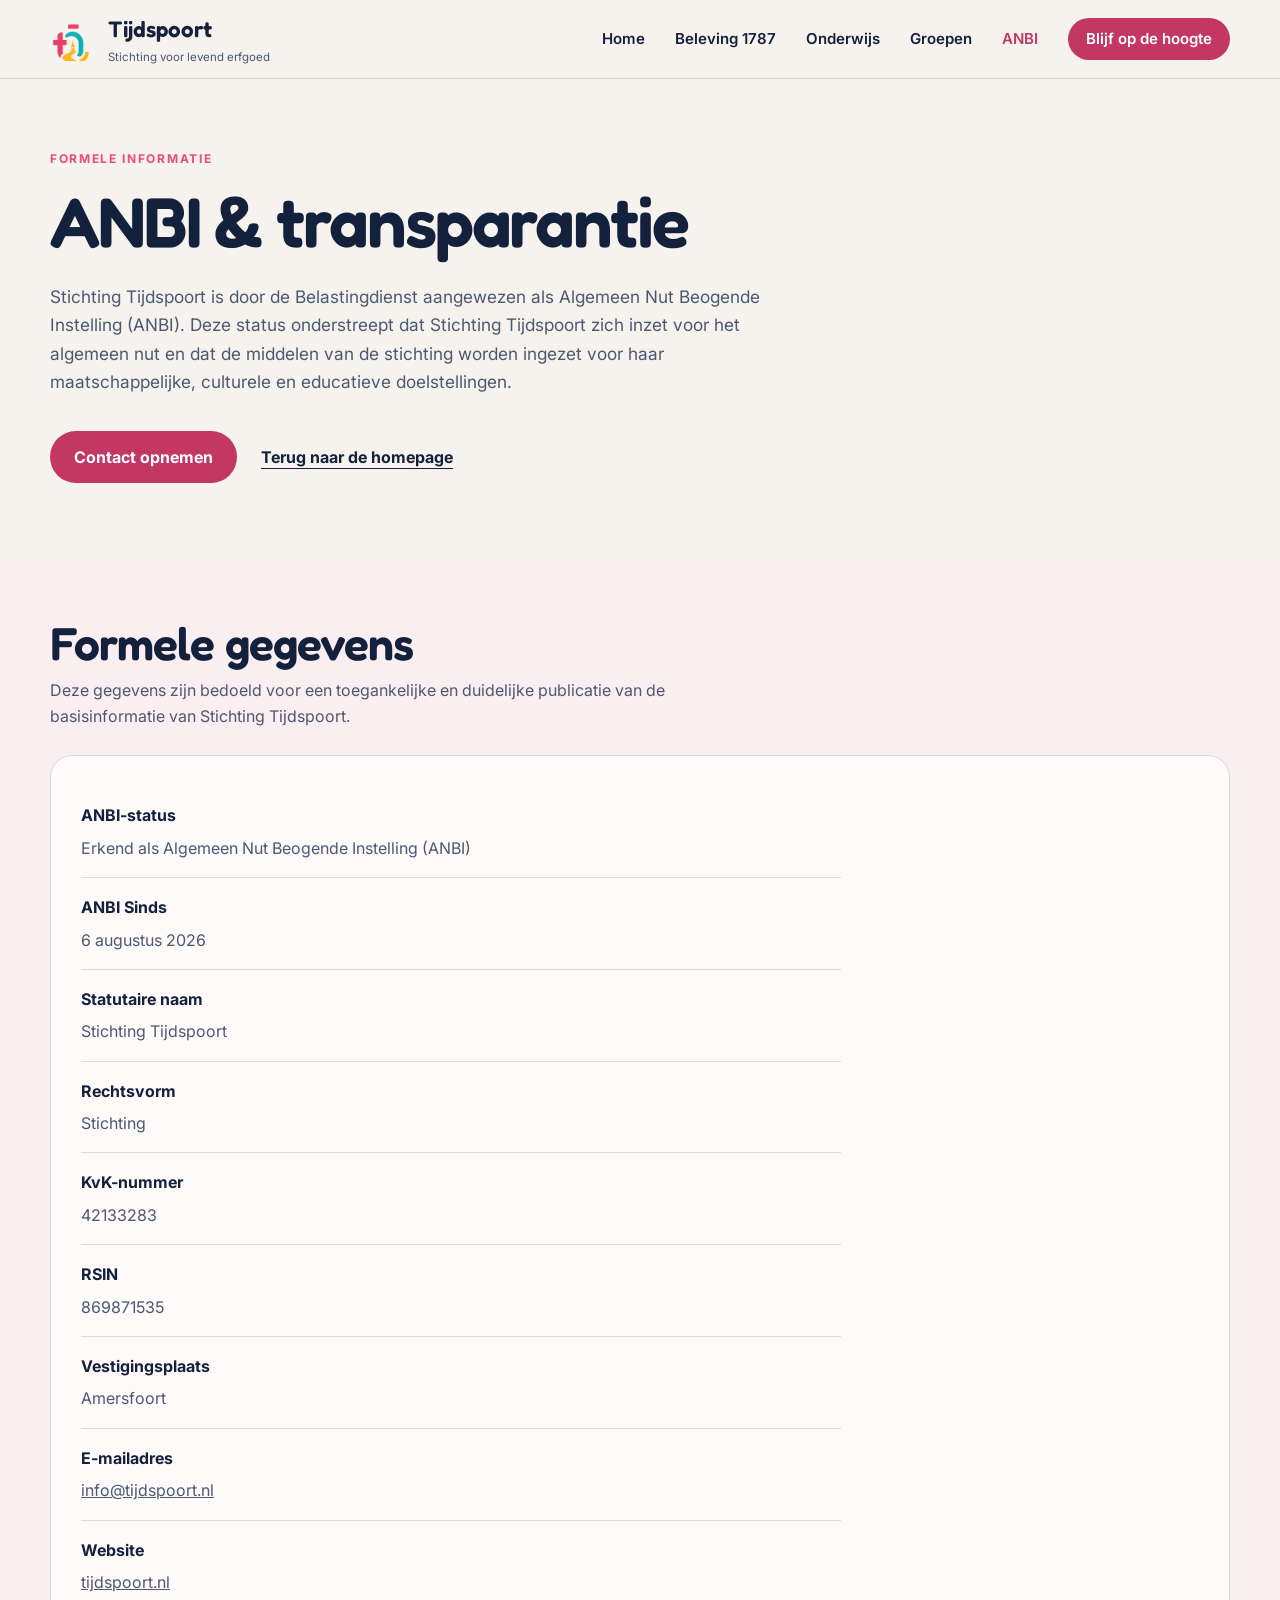
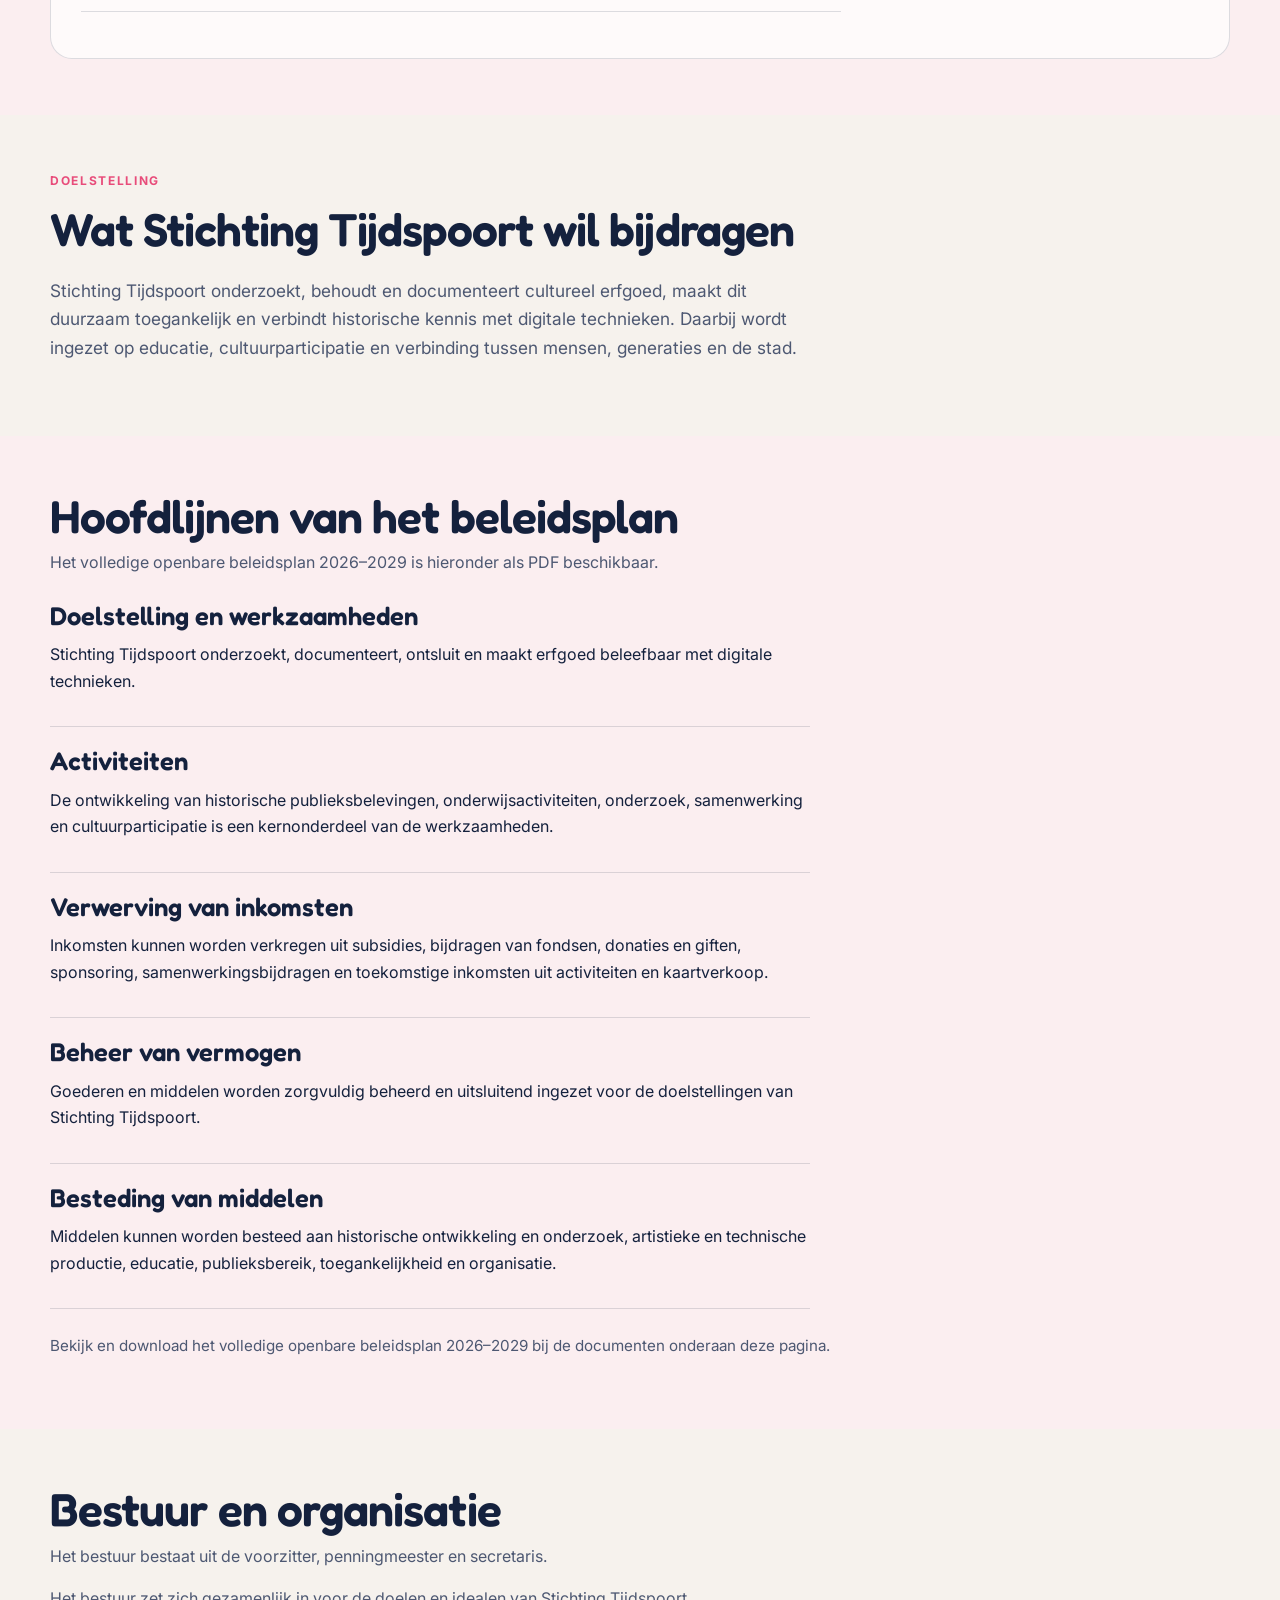
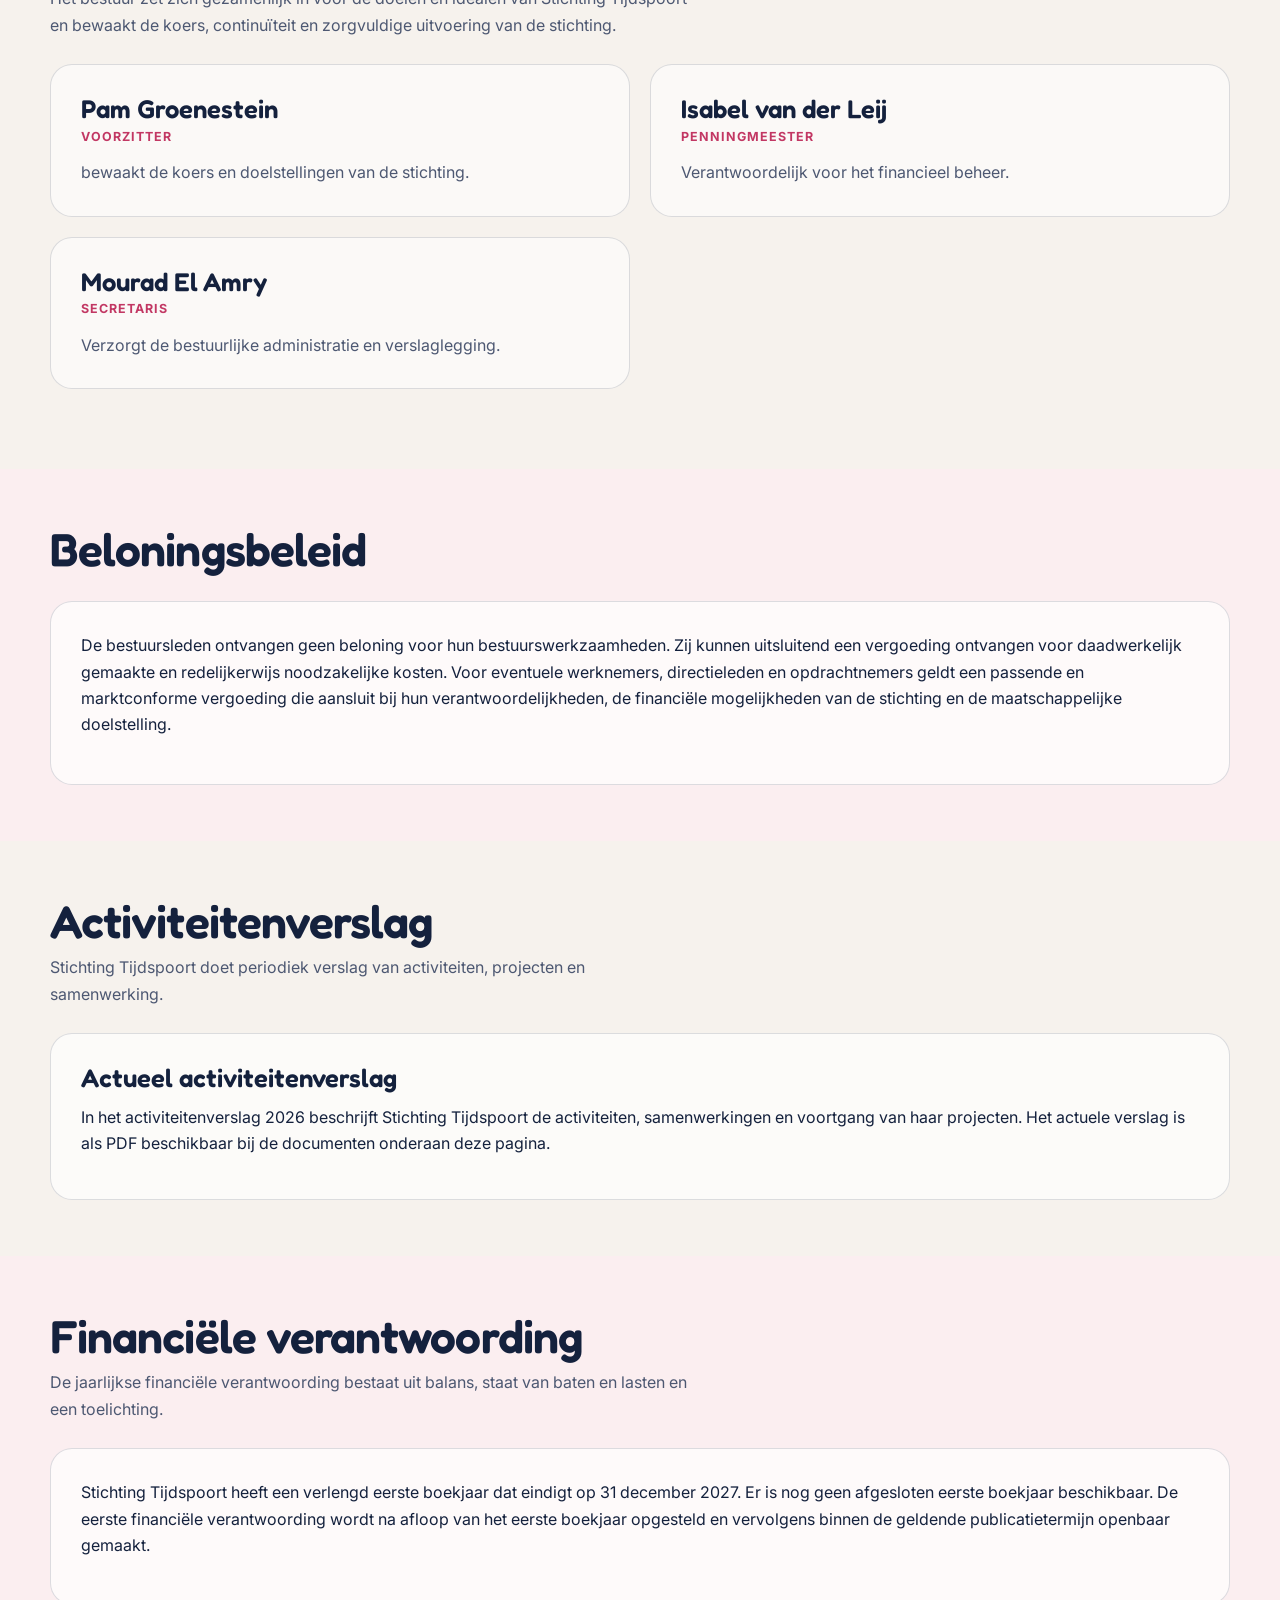
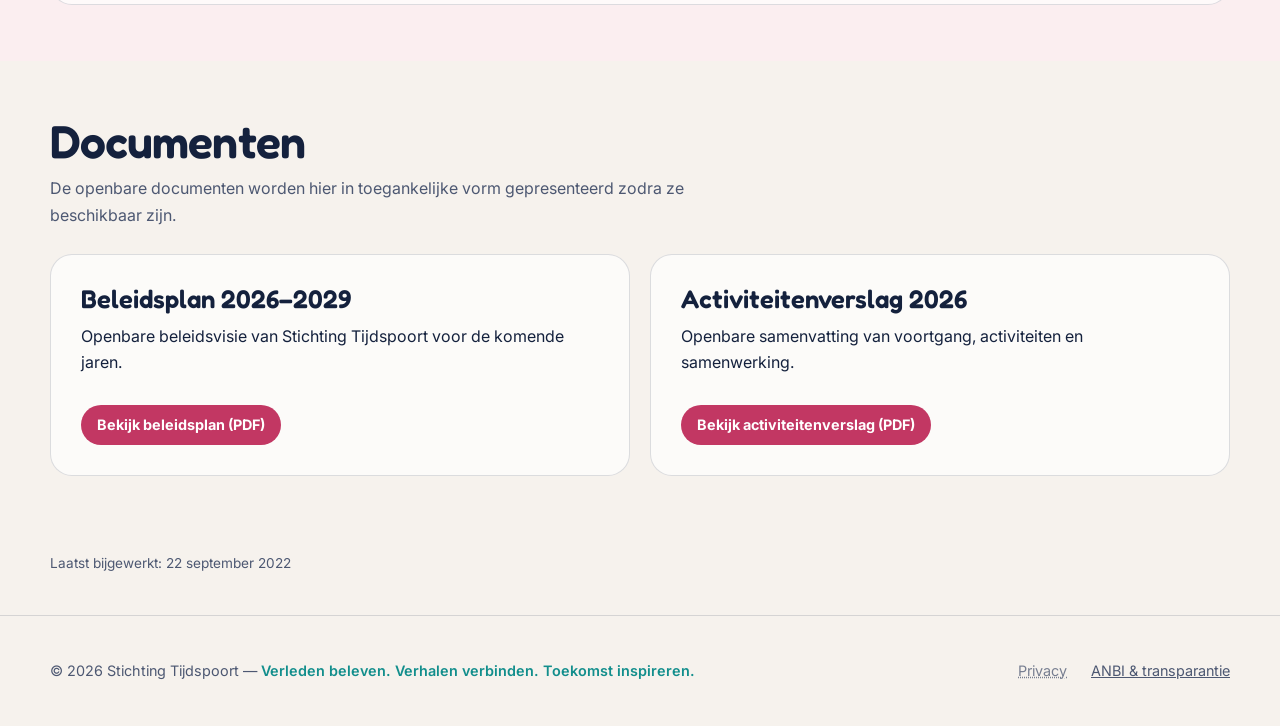
==== commit 628f2366: "ANBI-pagina bijgewerkt" ====
--- a/anbi.html
+++ b/anbi.html
@@ -9,7 +9,7 @@
   <link rel="preconnect" href="https://fonts.googleapis.com">
   <link rel="preconnect" href="https://fonts.gstatic.com" crossorigin>
   <link href="https://fonts.googleapis.com/css2?family=Fredoka:wght@500;600;700&family=Inter:wght@400;500;600;700&display=swap" rel="stylesheet">
-  <link rel="stylesheet" href="css/style.css">
+  <link rel="stylesheet" href="css/style.css?v=__ASSET_VERSION__">  
   <script src="js/main.js" defer></script>
 </head>
 <body class="page-anbi">
@@ -47,7 +47,7 @@
           <p class="eyebrow">Formele informatie</p>
           <h1>ANBI &amp; transparantie</h1>
           <p class="page-intro" style="max-width: 68ch;">
-            Stichting Tijdspoort bereidt een aanvraag voor de ANBI-status voor. Op deze pagina publiceren wij onze formele gegevens, ons beleid en onze verantwoording.
+            Stichting Tijdspoort is door de Belastingdienst aangewezen als Algemeen Nut Beogende Instelling (ANBI). Deze status onderstreept dat Stichting Tijdspoort zich inzet voor het algemeen nut en dat de middelen van de stichting worden ingezet voor haar maatschappelijke, culturele en educatieve doelstellingen.
           </p>
           <div class="hero-actions">
             <a class="button" href="mailto:info@tijdspoort.nl">Contact opnemen</a>
@@ -66,6 +66,14 @@
 
         <div class="page-card">
           <dl class="info-list">
+            <div>
+              <dt>ANBI-status</dt>
+              <dd>Erkend als Algemeen Nut Beogende Instelling (ANBI)</dd>
+            </div>
+            <div>
+              <dt>ANBI Sinds</dt>
+              <dd>6 augustus 2026</dd>
+            </div>
             <div>
               <dt>Statutaire naam</dt>
               <dd>Stichting Tijdspoort</dd>
@@ -149,24 +157,25 @@
       <div class="container">
         <div class="section-heading">
           <h2>Bestuur en organisatie</h2>
-          <p>Het bestuur is verantwoordelijk voor beleid, toezicht, financiën en doelrealisatie.</p>
+          <p>Het bestuur bestaat uit de voorzitter, penningmeester en secretaris.</p>
+          <p>Het bestuur zet zich gezamenlijk in voor de doelen en idealen van Stichting Tijdspoort en bewaakt de koers, continuïteit en zorgvuldige uitvoering van de stichting.</p>
         </div>
 
         <div class="team-grid">
           <article class="person-card">
             <h3>Pam Groenestein</h3>
             <span class="person-role">Voorzitter</span>
-            <p>Het bestuur is verantwoordelijk voor de beleidsvorming, toezicht en de voortgang van de doelrealisatie.</p>
+            <p>bewaakt de koers en doelstellingen van de stichting.</p>
           </article>
           <article class="person-card">
             <h3>Isabel van der Leij</h3>
             <span class="person-role">Penningmeester</span>
-            <p>De bestuursleden vervullen hun taken binnen de formele governance van Stichting Tijdspoort.</p>
+            <p>Verantwoordelijk voor het financieel beheer.</p>
           </article>
           <article class="person-card">
             <h3>Mourad El Amry</h3>
             <span class="person-role">Secretaris</span>
-            <p>Bestuur en dagelijkse uitvoering zijn van elkaar gescheiden; de dagelijkse uitvoering maakt geen onderdeel uit van het statutaire bestuur.</p>
+            <p>Verzorgt de bestuurlijke administratie en verslaglegging.</p>
           </article>
         </div>
       </div>
@@ -176,7 +185,6 @@
       <div class="container">
         <div class="section-heading">
           <h2>Beloningsbeleid</h2>
-          <p>De bestuursleden ontvangen geen beloning voor hun bestuurswerkzaamheden.</p>
         </div>
         <div class="page-card">
           <p>
@@ -251,7 +259,7 @@
 
     <section class="page-section-tight">
       <div class="container">
-        <p class="note">Laatst bijgewerkt: 11 augustus 2026</p>
+        <p class="note">Laatst bijgewerkt: 22 september 2022</p>
       </div>
     </section>
   </main>
--- a/css/style.css
+++ b/css/style.css
@@ -744,7 +744,31 @@
 }
 
 /* Doorlopende route: vier scènes met nummer, verbindingslijn en een subtiele
-   locatiefoto op de achtergrond in plaats van losse fotokaarten. */
+   historische kaart als achtergrond over de volledige sectie. */
+#route {
+  position: relative;
+  overflow: hidden;
+  isolation: isolate;
+}
+
+.route-map-background {
+  position: absolute;
+  inset: 6rem 0 0;
+  z-index: 0;
+  width: 100%;
+  height: calc(100% - 6rem);
+  object-fit: cover;
+  object-position: center;
+  opacity: 0.1;
+  filter: grayscale(25%) saturate(70%);
+  pointer-events: none;
+}
+
+#route > .container {
+  position: relative;
+  z-index: 1;
+}
+
 .route {
   position: relative;
 }
@@ -770,6 +794,7 @@
 
 .route-scene {
   position: relative;
+  z-index: 1;
   overflow: hidden;
   display: grid;
   grid-template-columns: 46px minmax(0, 1fr);
@@ -783,21 +808,6 @@
 
 .route-scene:last-child {
   padding-bottom: 12px;
-}
-
-.route-scene-bg {
-  position: absolute;
-  inset: 0;
-  z-index: 0;
-  opacity: 0.14;
-}
-
-.route-scene-bg img {
-  display: block;
-  width: 100%;
-  height: 100%;
-  object-fit: cover;
-  filter: grayscale(80%) brightness(0.6) sepia(12%) hue-rotate(175deg);
 }
 
 .route-scene-number {
@@ -844,7 +854,7 @@
   font-size: 0.92rem;
 }
 
-/* Kantelpunt: compact, zonder beeld — typografie, kleur en een diagonaal accent. */
+/* Kantelpunt: compact, zonder beeld — typografie, kleur en negatieve ruimte. */
 .turning-point {
   position: relative;
   overflow: hidden;
@@ -856,23 +866,11 @@
   color: white;
 }
 
-.turning-point::before {
-  content: "";
-  position: absolute;
-  top: -30%;
-  right: -8%;
-  width: 42%;
-  height: 160%;
-  background: linear-gradient(160deg, var(--yellow) 0%, var(--pink) 100%);
-  opacity: 0.1;
-  transform: skewX(-12deg);
-  pointer-events: none;
-}
-
 .turning-point-inner {
   position: relative;
   z-index: 1;
-  max-width: 640px;
+  width: 100%;
+  max-width: 1000px;
 }
 
 .turning-point .eyebrow {
@@ -895,6 +893,22 @@
   max-width: 56ch;
   margin-top: 20px;
   color: rgba(255, 255, 255, 0.78);
+}
+
+#kantelpunt .turning-point-inner h2 {
+  width: 100%;
+  max-width: none;
+}
+
+#kantelpunt .turning-point-prose {
+  width: 100%;
+  max-width: 70ch;
+}
+
+@media (min-width: 900px) {
+  #kantelpunt .turning-point-inner h2 {
+    white-space: nowrap;
+  }
 }
 
 /* Reflectiefase: rustiger, turquoise als bewuste kleur voor onderwijs en toekomst. */
@@ -1132,6 +1146,30 @@
 .page-section-tight .note {
   margin: 0;
   font-size: 0.85rem;
+}
+
+/* Homepage: koptekst en toelichting onder elkaar in plaats van naast elkaar,
+   zonder de gedeelde .section-heading/.split-layout op andere pagina's te wijzigen. */
+.page-home .section-heading {
+  display: block;
+  margin-bottom: 40px;
+}
+
+.page-home .section-heading h2 {
+  max-width: none;
+  margin-bottom: 10px;
+}
+
+.page-home .section-heading p {
+  max-width: 65ch;
+}
+
+.page-home .split-layout {
+  display: block;
+}
+
+.page-home .split-layout > div:nth-child(2) {
+  margin-top: 24px;
 }
 
 @media (max-width: 900px) {
@@ -1267,6 +1305,15 @@
     opacity: 0.08;
   }
 
+  .route-map-background {
+    opacity: 0.07;
+    width: 160%;
+    max-width: none;
+    left: 50%;
+    right: auto;
+    transform: translateX(-50%);
+  }
+
   .route-scene {
     grid-template-columns: 34px minmax(0, 1fr);
     gap: 16px;
@@ -1296,4 +1343,14 @@
   .footer-inner div {
     margin-top: 12px;
   }
-}
+  #stad .section-heading h2 {
+  margin-bottom: 1rem;
+}
+
+#stad .section-heading > p {
+  margin-top: 0;
+}
+.family-container {
+  margin-top: 3rem;
+}
+}
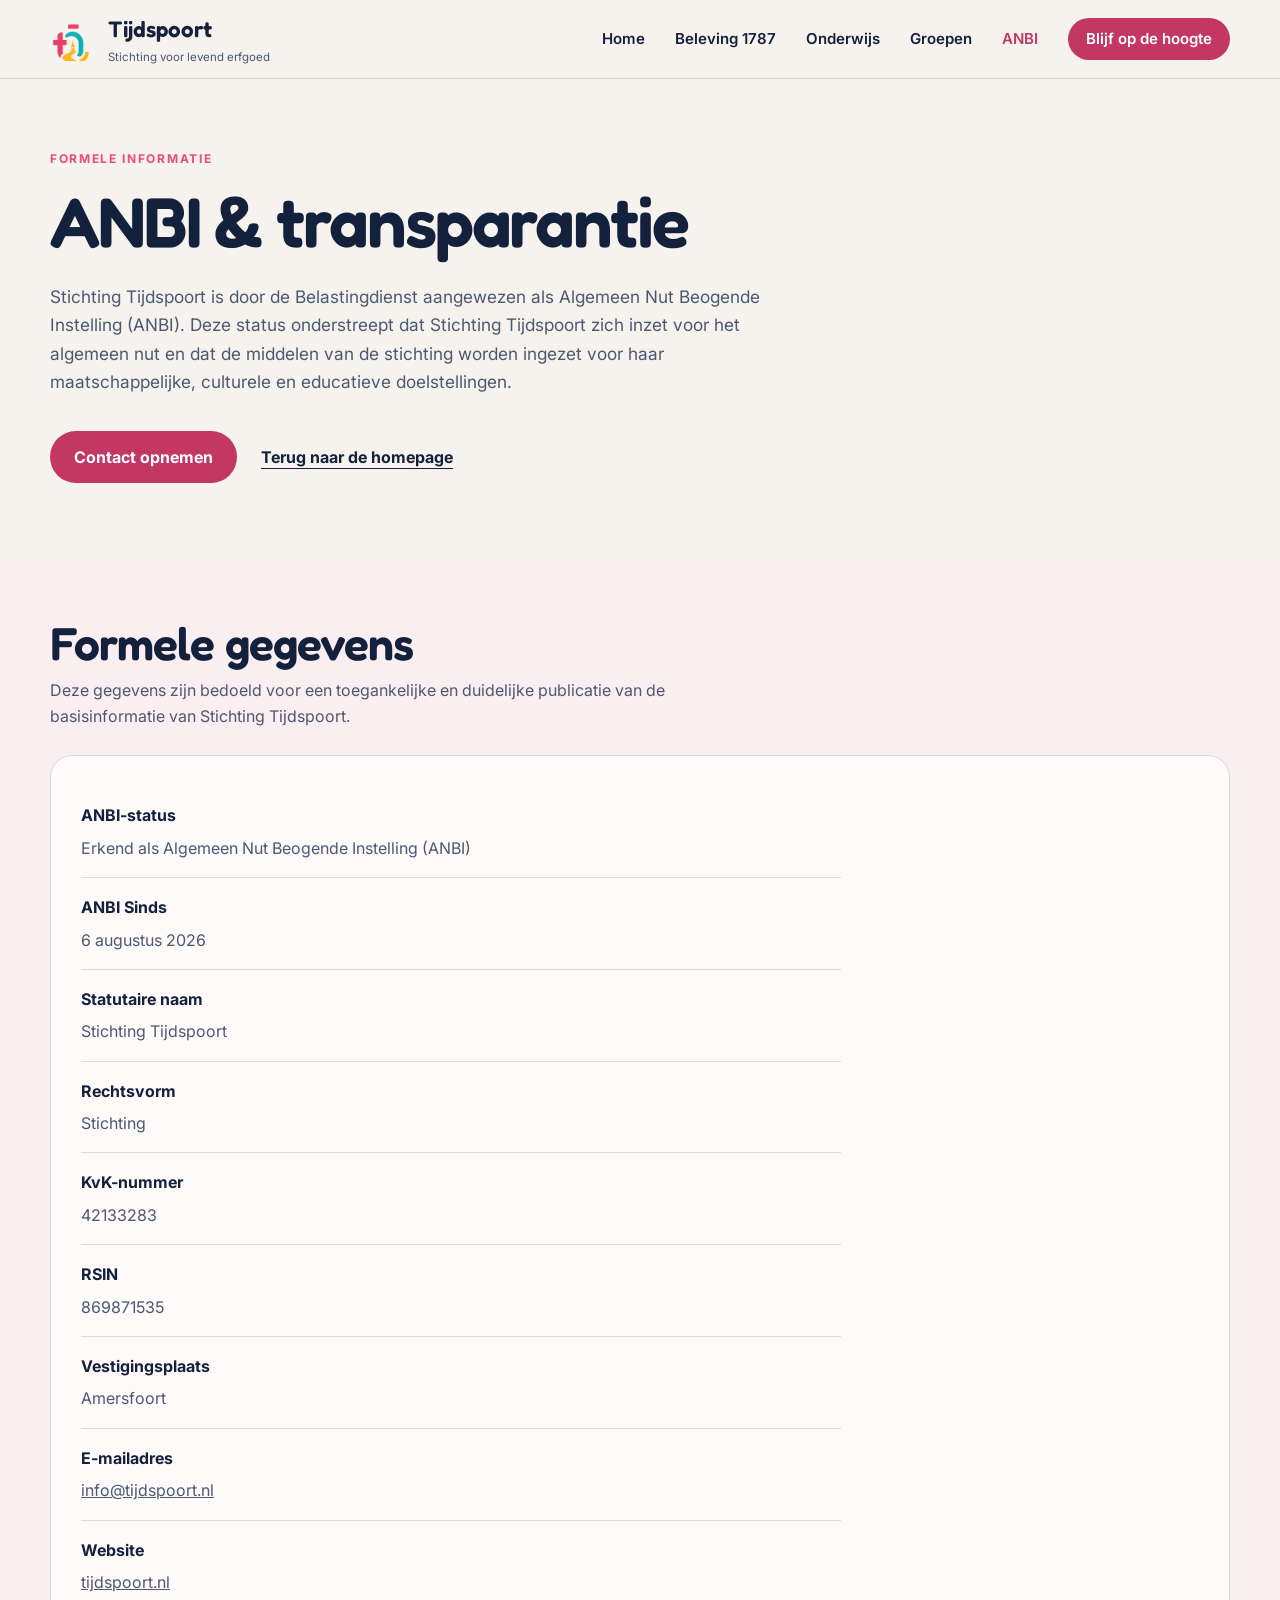
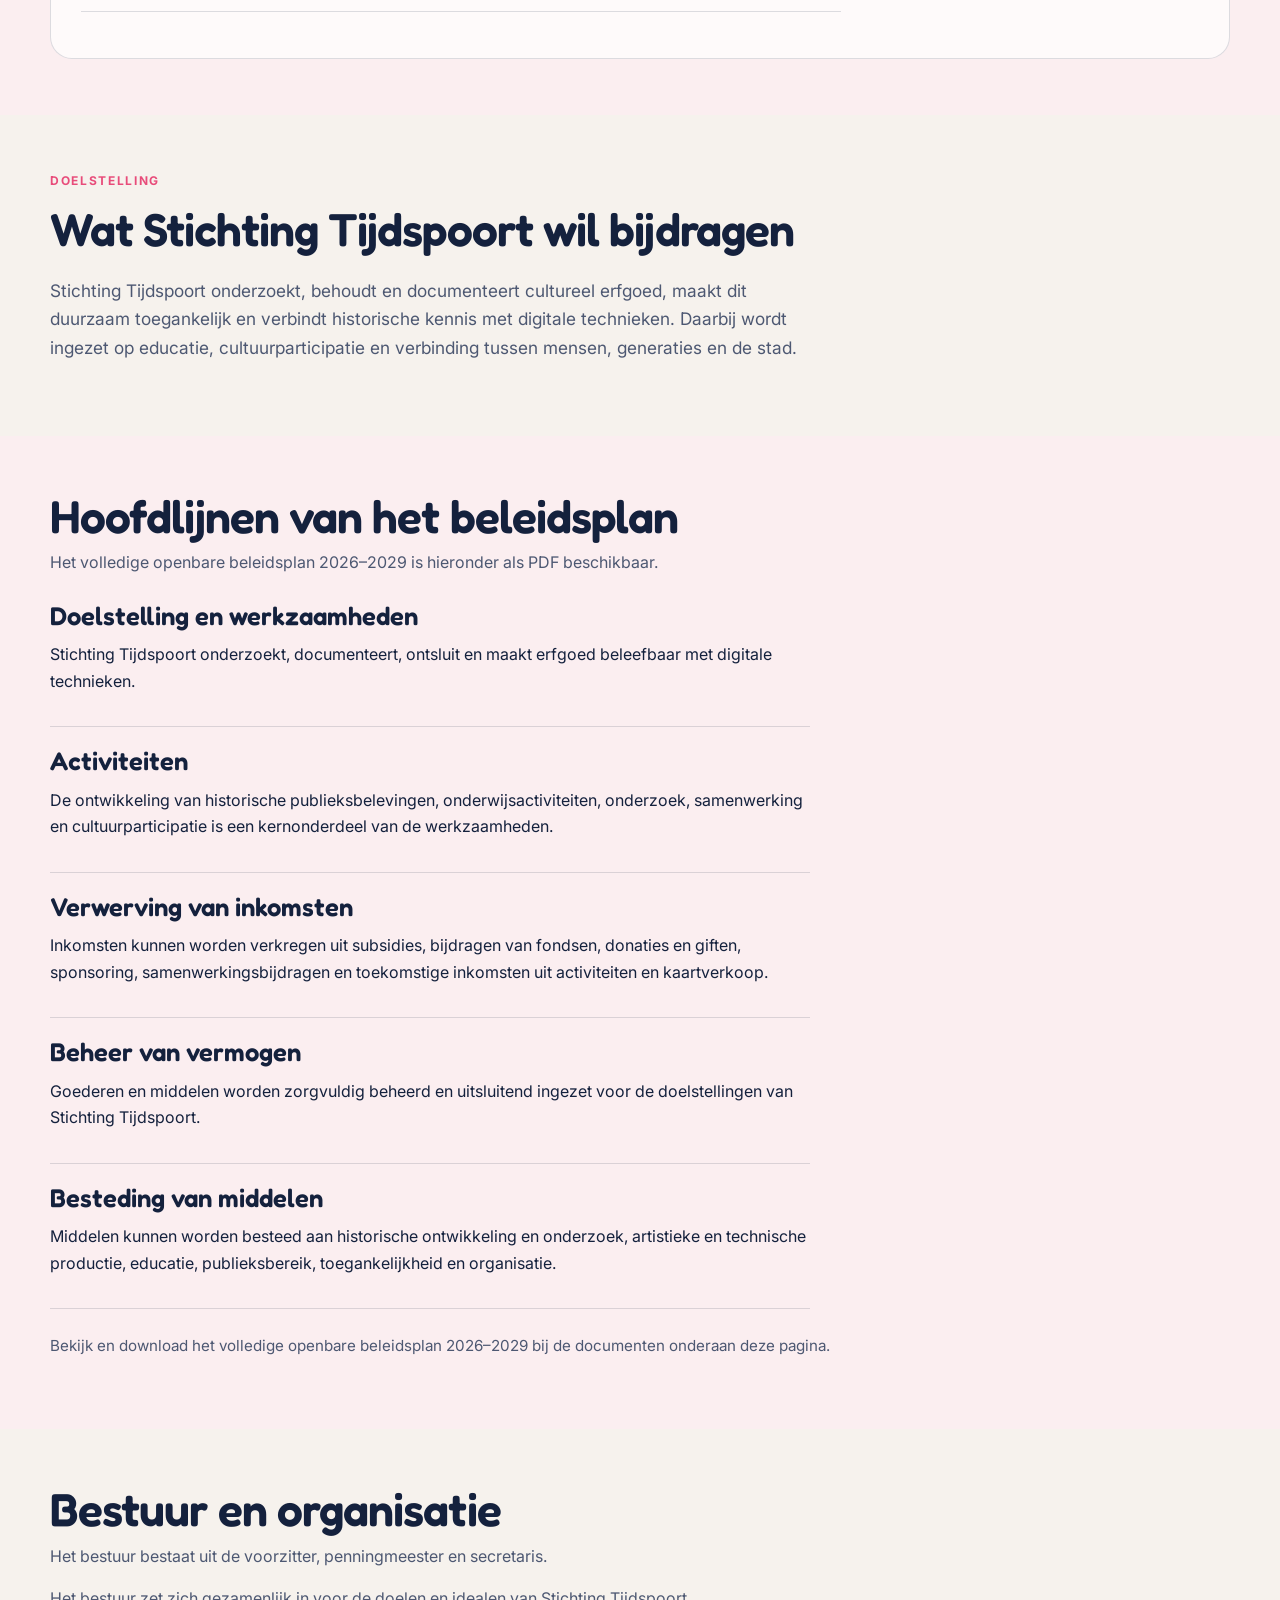
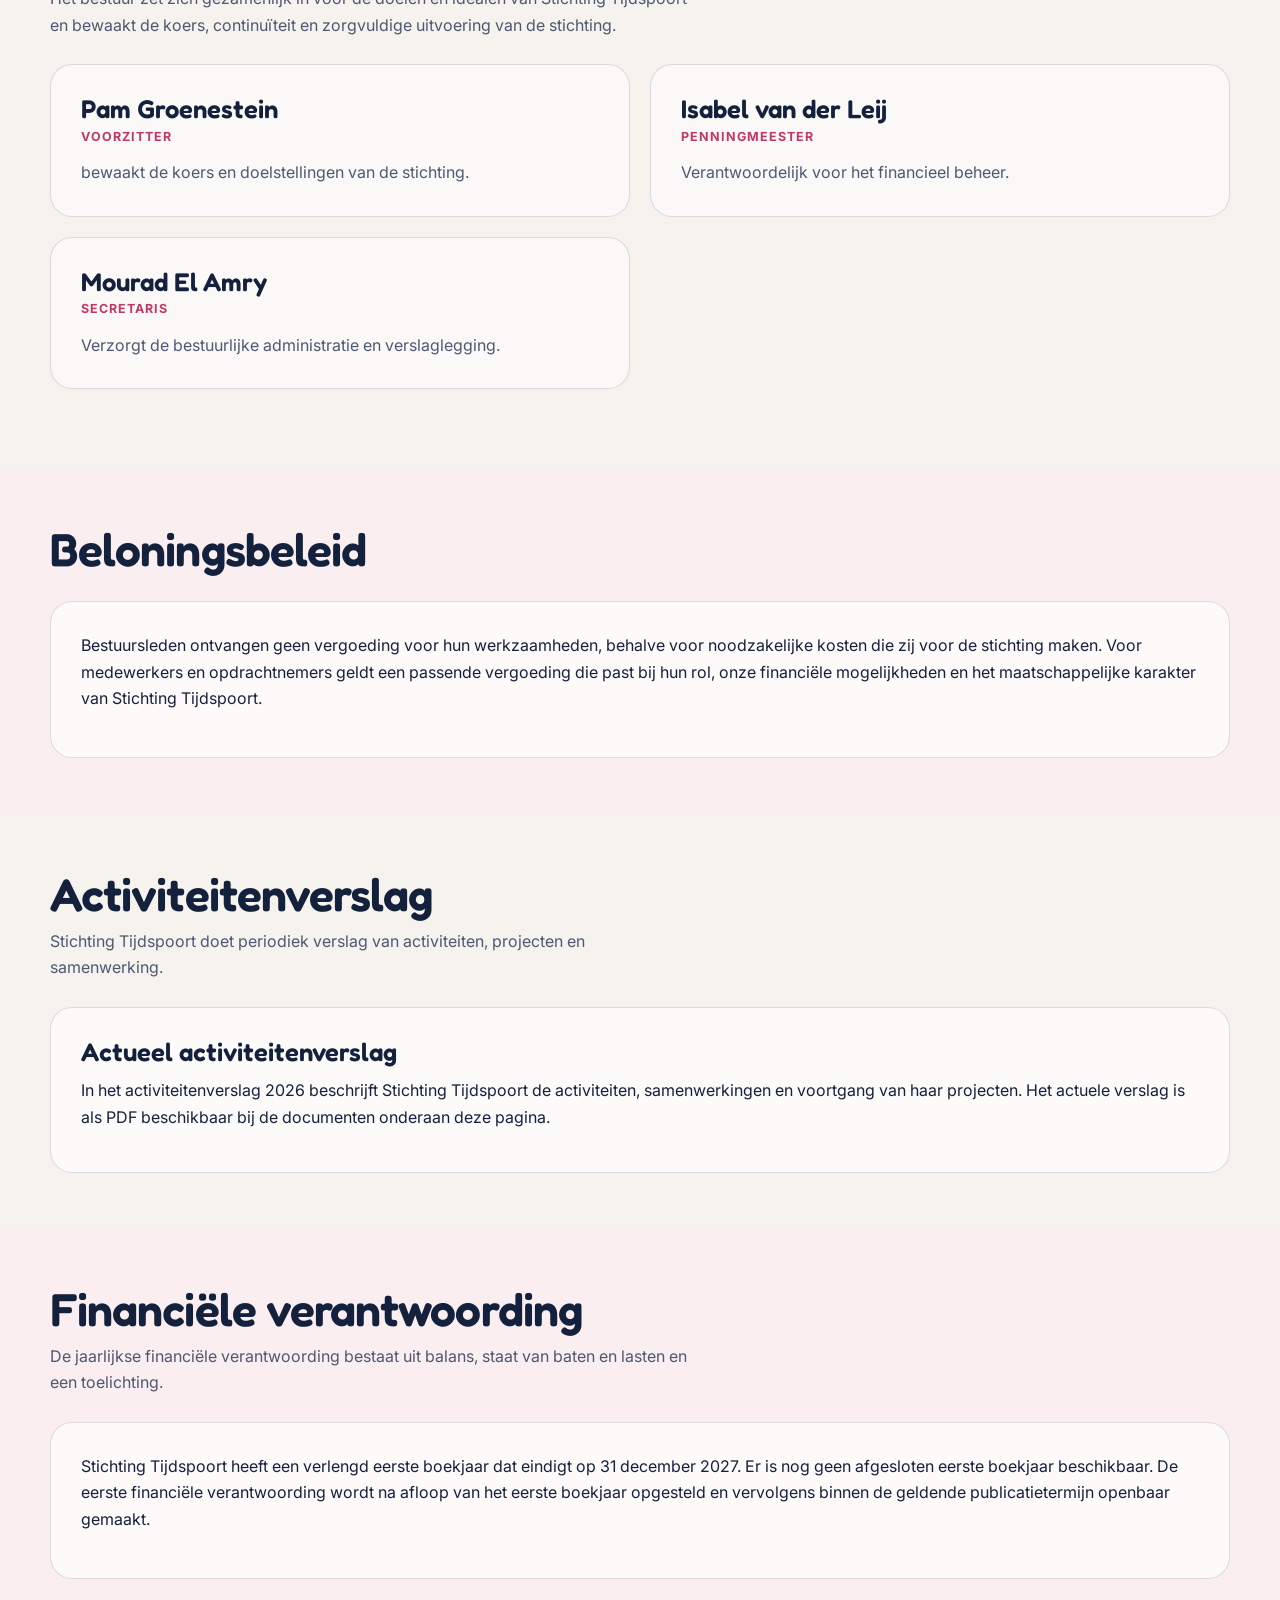
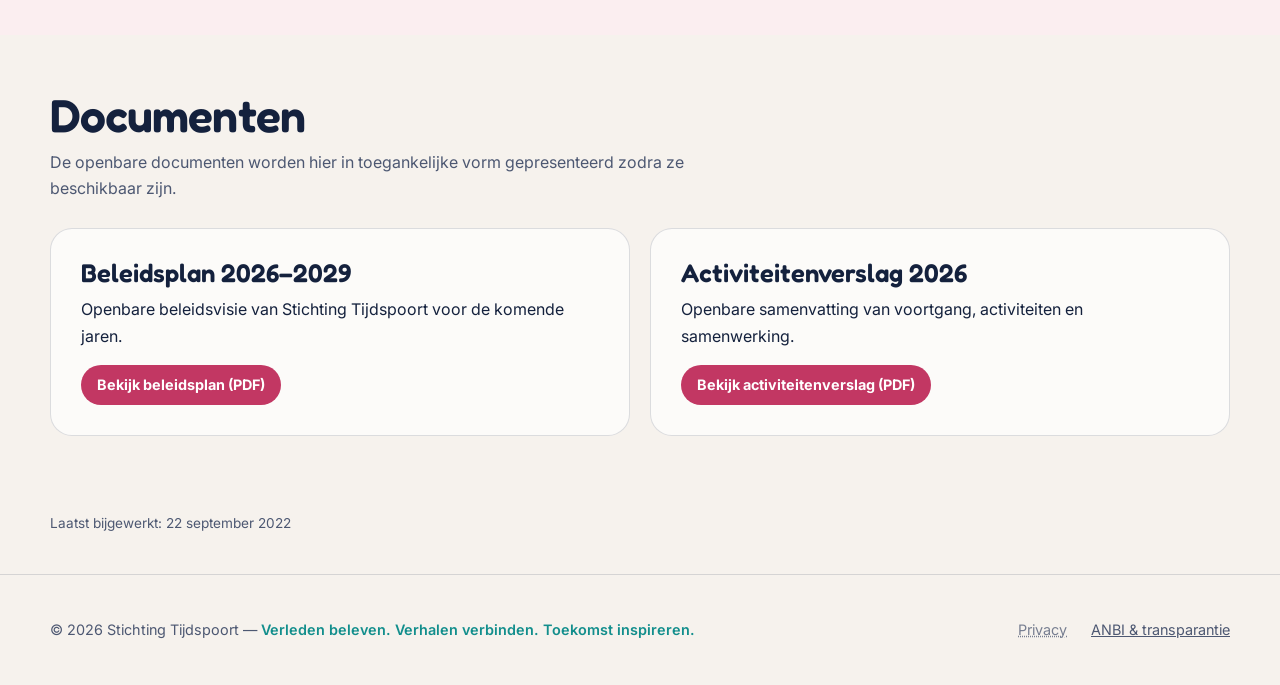
==== commit 92f45254: "wijzigingen ANBI" ====
--- a/anbi.html
+++ b/anbi.html
@@ -188,7 +188,7 @@
         </div>
         <div class="page-card">
           <p>
-            De bestuursleden ontvangen geen beloning voor hun bestuurswerkzaamheden. Zij kunnen uitsluitend een vergoeding ontvangen voor daadwerkelijk gemaakte en redelijkerwijs noodzakelijke kosten. Voor eventuele werknemers, directieleden en opdrachtnemers geldt een passende en marktconforme vergoeding die aansluit bij hun verantwoordelijkheden, de financiële mogelijkheden van de stichting en de maatschappelijke doelstelling.
+            Bestuursleden ontvangen geen vergoeding voor hun werkzaamheden, behalve voor noodzakelijke kosten die zij voor de stichting maken. Voor medewerkers en opdrachtnemers geldt een passende vergoeding die past bij hun rol, onze financiële mogelijkheden en het maatschappelijke karakter van Stichting Tijdspoort.
           </p>
         </div>
       </div>
--- a/css/style.css
+++ b/css/style.css
@@ -982,6 +982,11 @@
   background: rgba(255,255,255,0.68);
 }
 
+.document-card {
+  display: flex;
+  flex-direction: column;
+}
+
 .info-list {
   display: grid;
   gap: 16px;
@@ -1061,7 +1066,8 @@
 .document-link {
   display: inline-flex;
   align-items: center;
-  margin-top: 14px;
+  align-self: flex-start;
+  margin-top: auto;
   padding: 8px 16px;
   border-radius: 999px;
   background: var(--button-bg);
